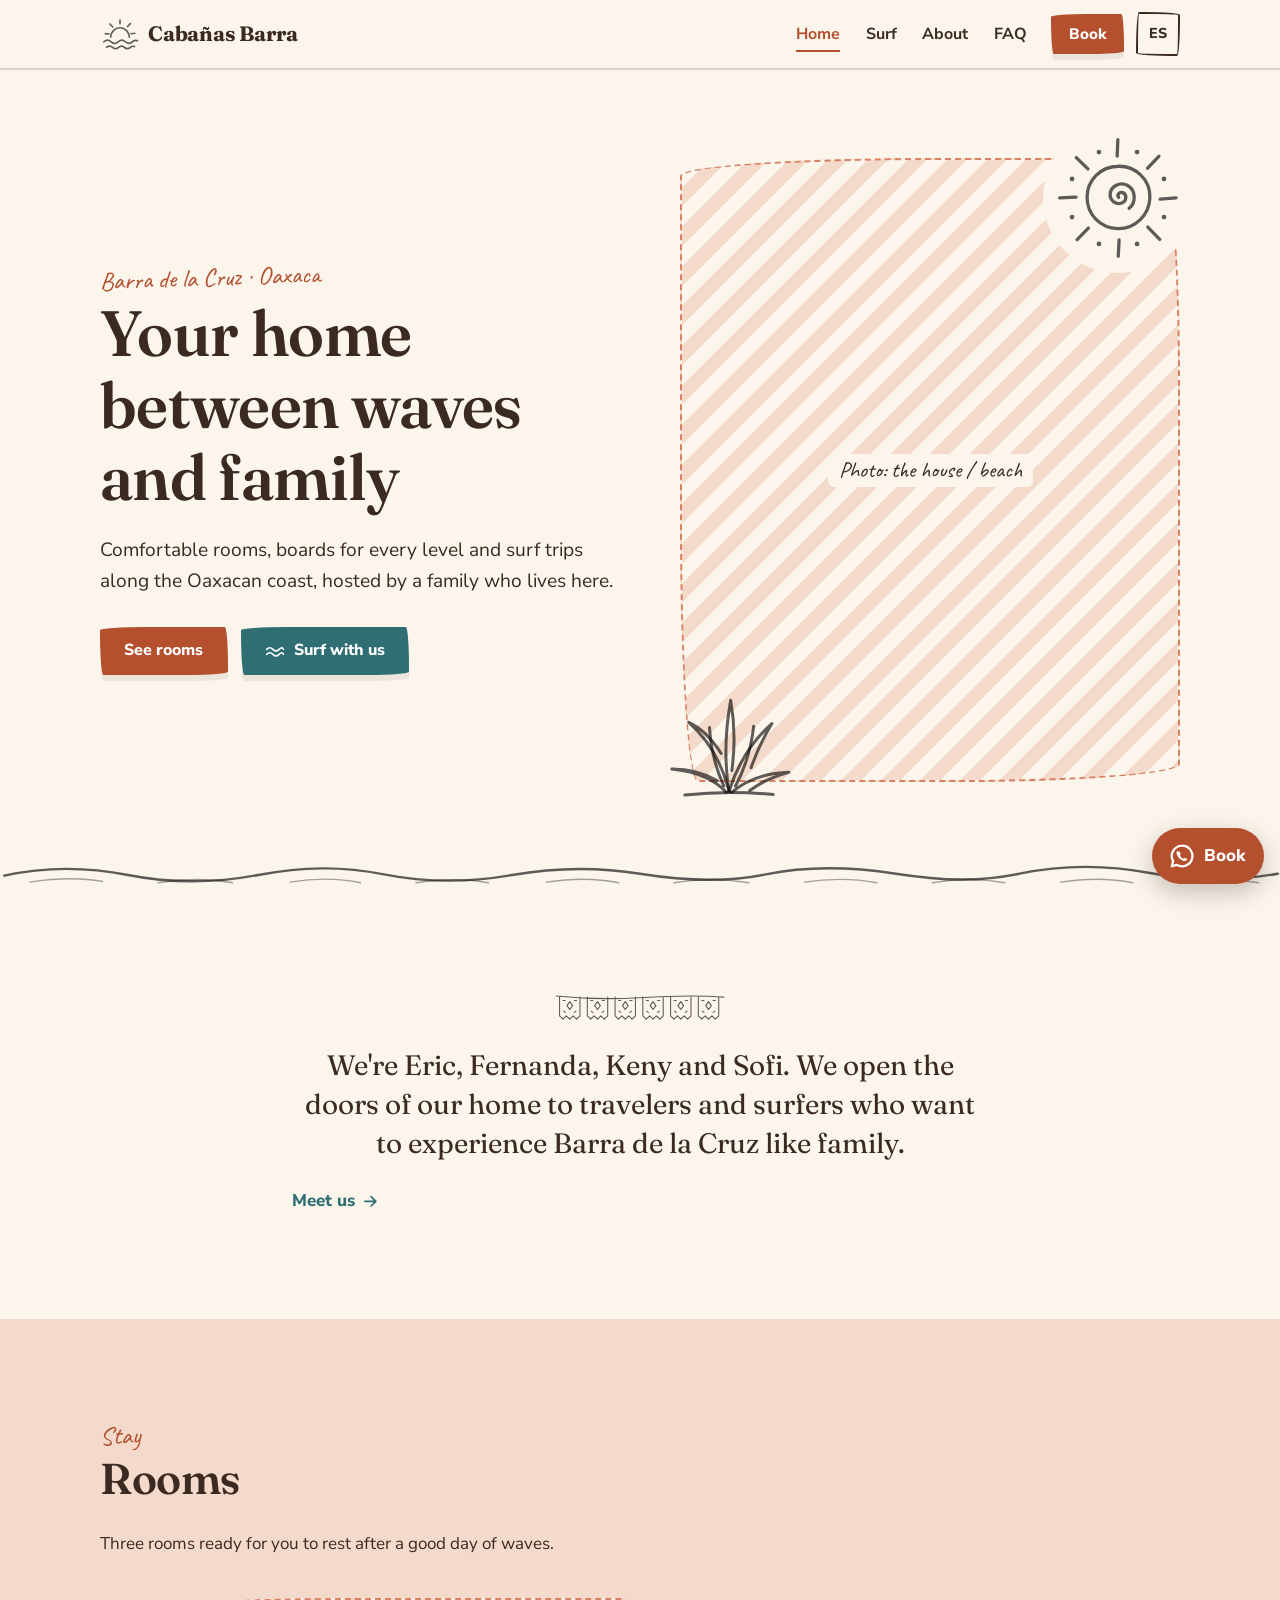
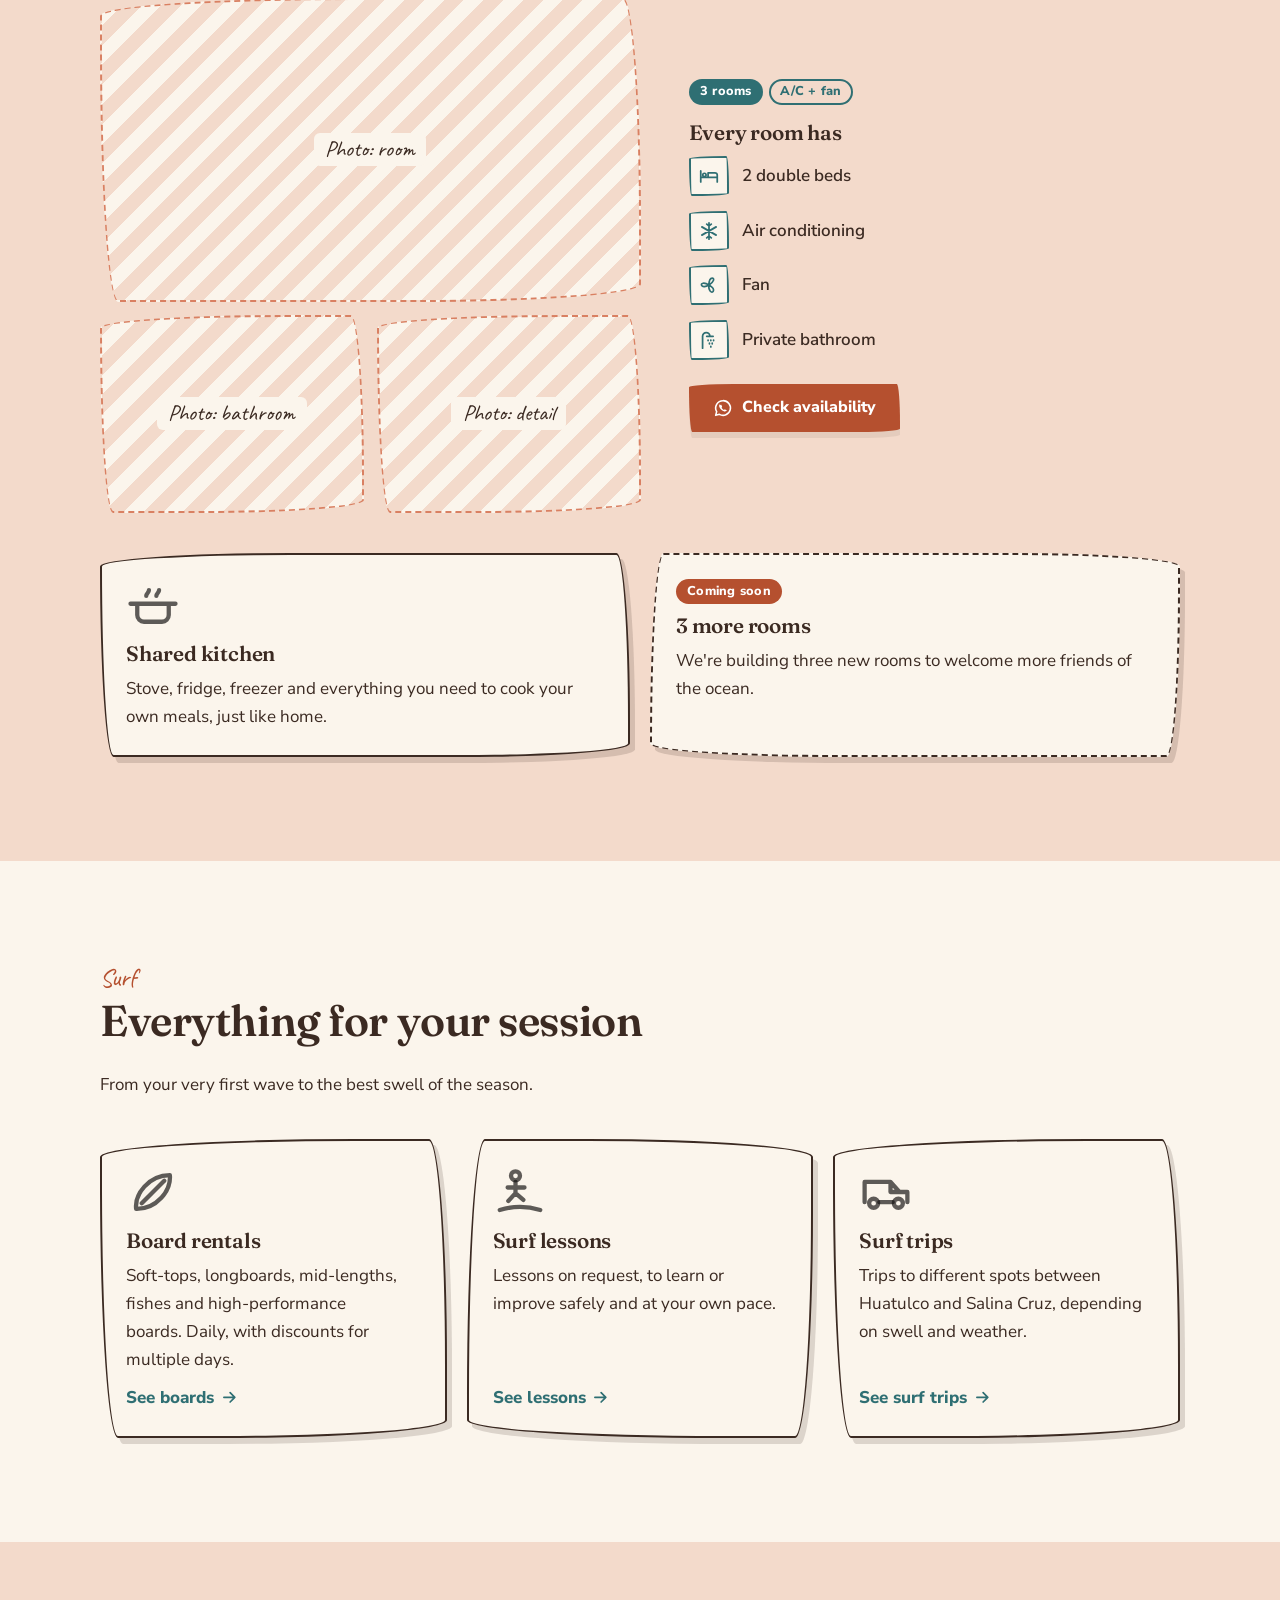
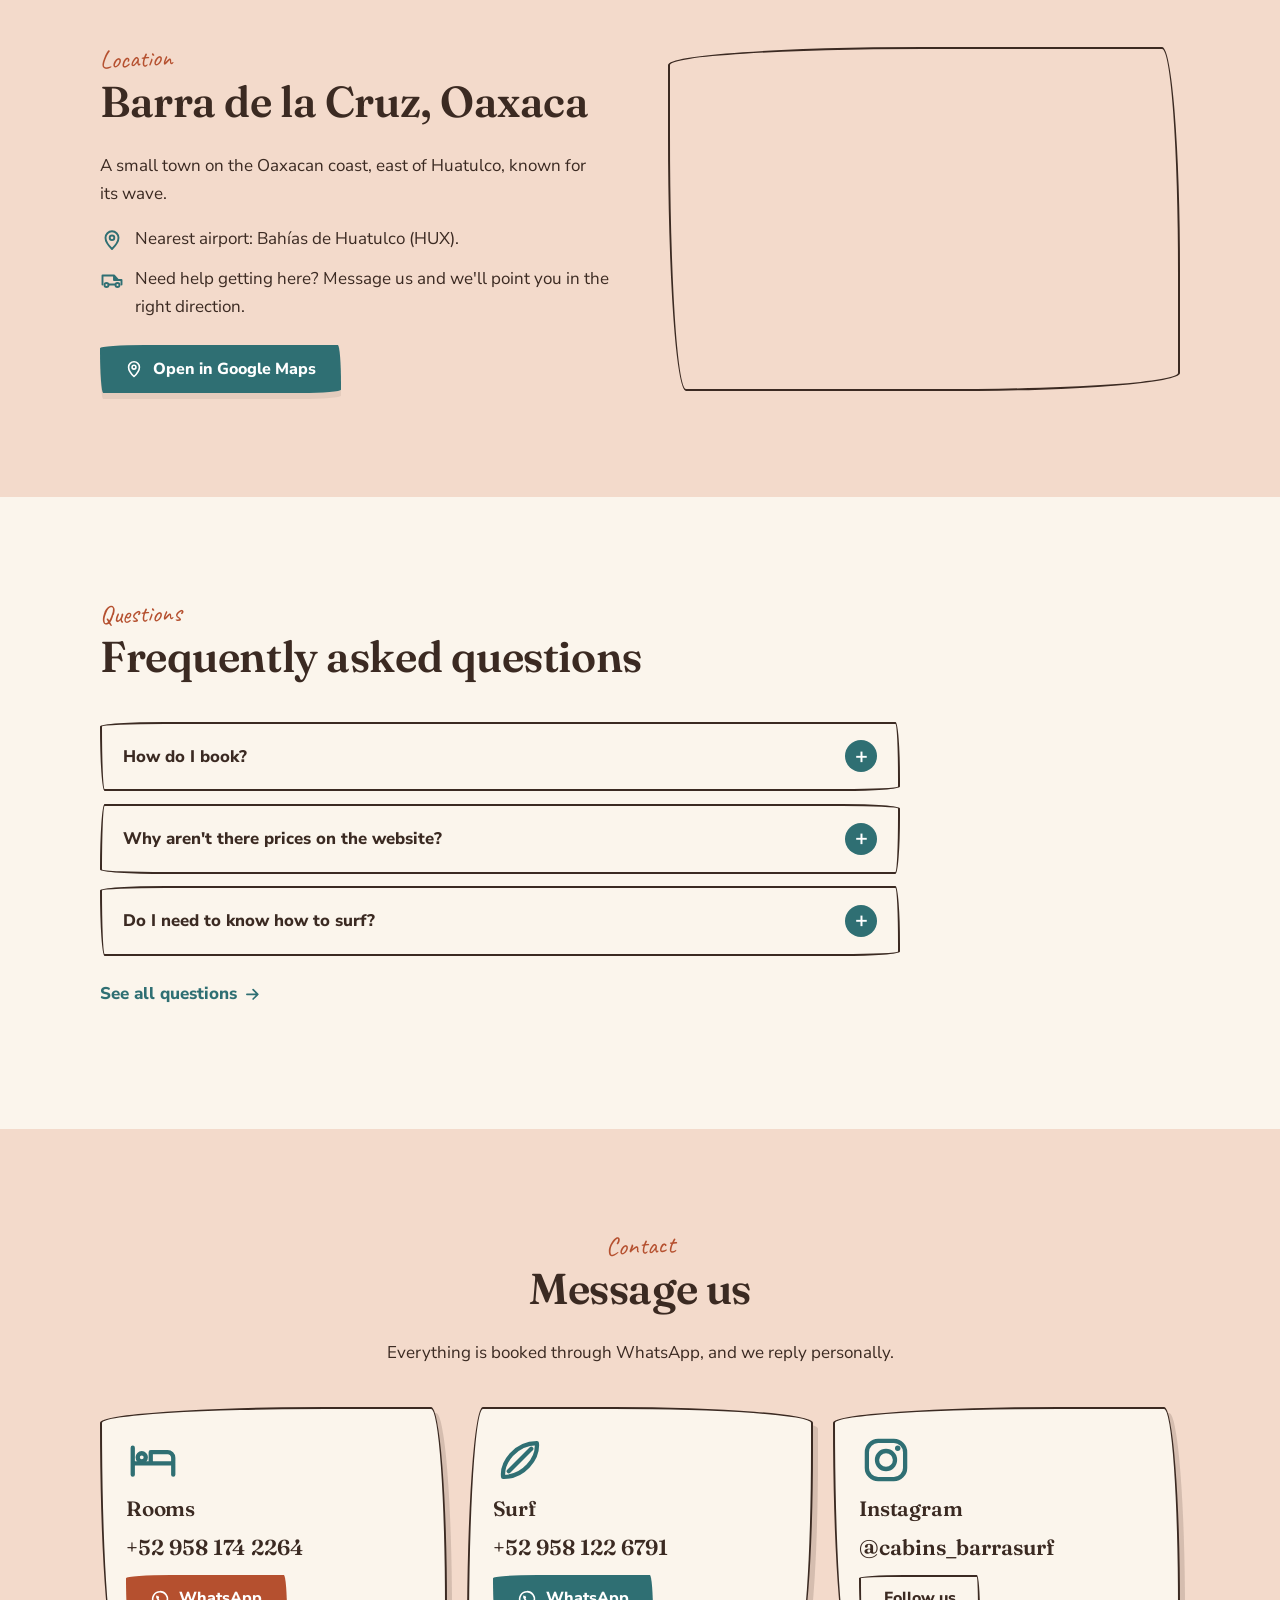
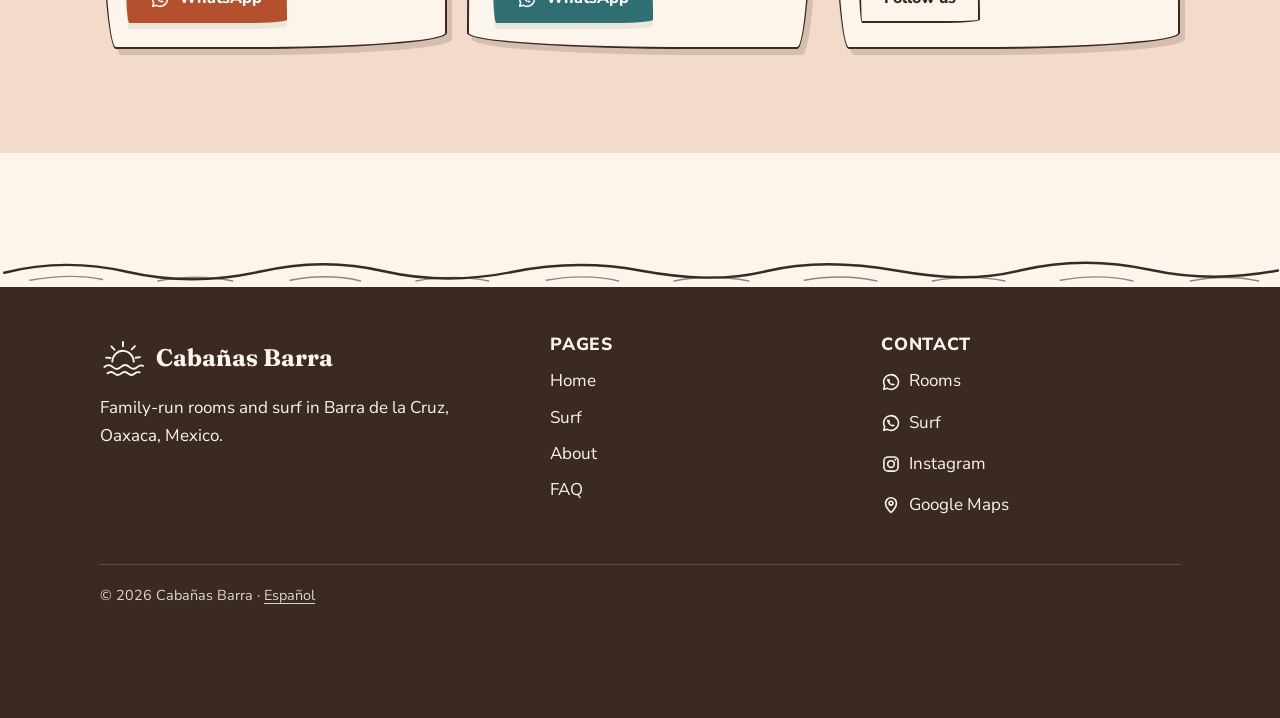
==== en/index.html @ f42b5360 "Add bilingual Cabañas Barra website Spanish and English pages (home, surf, about, FAQ), shared style" ====
<!doctype html>
<html lang="en" class="no-js">
<head>
  <meta charset="utf-8">
  <meta name="viewport" content="width=device-width, initial-scale=1">
  <title>Cabañas Barra · Rooms and surf in Barra de la Cruz, Oaxaca</title>
  <meta name="description" content="Family-run home in Barra de la Cruz, Oaxaca. Rooms with A/C and private bathroom, surfboard rentals, lessons and surf trips along the coast.">
  <link rel="alternate" hreflang="es" href="https://nussa-io.github.io/cabanas-barra-chimahuaco/es/">
  <link rel="alternate" hreflang="en" href="https://nussa-io.github.io/cabanas-barra-chimahuaco/en/">
  <link rel="preconnect" href="https://fonts.googleapis.com">
  <link rel="preconnect" href="https://fonts.gstatic.com" crossorigin>
  <link rel="stylesheet" href="https://fonts.googleapis.com/css2?family=Caveat:wght@600&family=Fraunces:opsz,wght@9..144,600;9..144,700&family=Nunito+Sans:opsz,wght@6..12,400;6..12,600;6..12,800&display=swap">
  <link rel="stylesheet" href="../css/styles.css">
</head>
<body>
  <a class="skip-link" href="#main">Skip to content</a>

  <header class="site-header">
    <div class="container header-inner">
      <a class="brand" href="index.html">
        <svg class="brand-mark" aria-hidden="true"><use href="#i-logo"/></svg>
        <span class="brand-name">Cabañas Barra</span>
      </a>
      <a class="lang-switch" href="../es/index.html" hreflang="es" lang="es" data-lang="es">
        <span aria-hidden="true">ES</span><span class="sr-only">Versión en español</span>
      </a>
      <button class="nav-toggle" type="button" aria-expanded="false" aria-controls="site-nav">
        <span class="nav-toggle-bars" aria-hidden="true"></span><span class="sr-only">Menu</span>
      </button>
      <nav class="site-nav" id="site-nav" aria-label="Main">
        <ul>
          <li><a href="index.html" aria-current="page">Home</a></li>
          <li><a href="surf.html">Surf</a></li>
          <li><a href="about.html">About</a></li>
          <li><a href="faq.html">FAQ</a></li>
        </ul>
        <a class="btn btn-primary btn-sm" href="https://wa.me/529581742264?text=Hi!%20I%27d%20like%20to%20book%20a%20room%20at%20Caba%C3%B1as%20Barra." target="_blank" rel="noopener">Book</a>
      </nav>
    </div>
  </header>

  <main id="main">

    <!-- Hero -->
    <section class="hero">
      <div class="container hero-grid">
        <div>
          <span class="eyebrow">Barra de la Cruz · Oaxaca</span>
          <h1>Your home between waves and family</h1>
          <p class="lead">Comfortable rooms, boards for every level and surf trips along the Oaxacan coast, hosted by a family who lives here.</p>
          <div class="btn-row">
            <a class="btn btn-primary" href="#rooms">See rooms</a>
            <a class="btn btn-secondary" href="surf.html">
              <svg aria-hidden="true"><use href="#i-wave"/></svg>Surf with us
            </a>
          </div>
        </div>
        <div class="hero-art">
          <svg class="doodle hero-sun" viewBox="0 0 100 100" aria-hidden="true"><use href="#d-sun"/></svg>
          <div class="ph ph--tall" role="img" aria-label="Photo coming soon: the house and the beach"><span>Photo: the house / beach</span></div>
          <svg class="doodle hero-agave" viewBox="0 0 100 92" aria-hidden="true"><use href="#d-agave"/></svg>
        </div>
      </div>
    </section>

    <svg class="divider" aria-hidden="true"><use href="#d-waves"/></svg>

    <!-- Welcome -->
    <section class="section">
      <div class="container welcome">
        <svg class="doodle" viewBox="0 0 300 52" aria-hidden="true"><use href="#d-picado"/></svg>
        <p class="welcome-text">We're Eric, Fernanda, Keny and Sofi. We open the doors of our home to travelers and surfers who want to experience Barra de la Cruz like family.</p>
        <a class="card-link" href="about.html">Meet us <svg aria-hidden="true"><use href="#i-arrow"/></svg></a>
      </div>
    </section>

    <!-- Rooms -->
    <section class="section section--blush" id="rooms">
      <div class="container">
        <div class="section-head">
          <span class="eyebrow">Stay</span>
          <h2>Rooms</h2>
          <p>Three rooms ready for you to rest after a good day of waves.</p>
        </div>

        <div class="room-feature">
          <div class="room-gallery">
            <div class="ph ph--wide" role="img" aria-label="Photo coming soon: room"><span>Photo: room</span></div>
            <div class="ph" role="img" aria-label="Photo coming soon: private bathroom"><span>Photo: bathroom</span></div>
            <div class="ph" role="img" aria-label="Photo coming soon: detail"><span>Photo: detail</span></div>
          </div>
          <div>
            <div class="badges" style="margin-bottom:1rem">
              <span class="badge">3 rooms</span>
              <span class="badge badge--outline">A/C + fan</span>
            </div>
            <h3>Every room has</h3>
            <ul class="feature-list">
              <li><svg aria-hidden="true"><use href="#i-bed"/></svg>2 double beds</li>
              <li><svg aria-hidden="true"><use href="#i-snow"/></svg>Air conditioning</li>
              <li><svg aria-hidden="true"><use href="#i-fan"/></svg>Fan</li>
              <li><svg aria-hidden="true"><use href="#i-shower"/></svg>Private bathroom</li>
            </ul>
            <a class="btn btn-primary" href="https://wa.me/529581742264?text=Hi!%20I%27d%20like%20to%20book%20a%20room%20at%20Caba%C3%B1as%20Barra." target="_blank" rel="noopener">
              <svg aria-hidden="true"><use href="#i-whatsapp"/></svg>Check availability
            </a>
          </div>
        </div>

        <div class="grid grid-2">
          <article class="card">
            <svg class="card-icon" aria-hidden="true"><use href="#i-pot"/></svg>
            <h3>Shared kitchen</h3>
            <p>Stove, fridge, freezer and everything you need to cook your own meals, just like home.</p>
          </article>
          <article class="card card--soon">
            <span class="badge badge--terracotta" style="align-self:flex-start">Coming soon</span>
            <h3>3 more rooms</h3>
            <p>We're building three new rooms to welcome more friends of the ocean.</p>
          </article>
        </div>
      </div>
    </section>

    <!-- Surf preview -->
    <section class="section">
      <div class="container">
        <div class="section-head">
          <span class="eyebrow">Surf</span>
          <h2>Everything for your session</h2>
          <p>From your very first wave to the best swell of the season.</p>
        </div>
        <div class="grid grid-3">
          <article class="card">
            <svg class="card-icon" aria-hidden="true"><use href="#i-board"/></svg>
            <h3>Board rentals</h3>
            <p>Soft-tops, longboards, mid-lengths, fishes and high-performance boards. Daily, with discounts for multiple days.</p>
            <a class="card-link" href="surf.html#boards">See boards <svg aria-hidden="true"><use href="#i-arrow"/></svg></a>
          </article>
          <article class="card">
            <svg class="card-icon" aria-hidden="true"><use href="#i-lesson"/></svg>
            <h3>Surf lessons</h3>
            <p>Lessons on request, to learn or improve safely and at your own pace.</p>
            <a class="card-link" href="surf.html#lessons">See lessons <svg aria-hidden="true"><use href="#i-arrow"/></svg></a>
          </article>
          <article class="card">
            <svg class="card-icon" aria-hidden="true"><use href="#i-van"/></svg>
            <h3>Surf trips</h3>
            <p>Trips to different spots between Huatulco and Salina Cruz, depending on swell and weather.</p>
            <a class="card-link" href="surf.html#trips">See surf trips <svg aria-hidden="true"><use href="#i-arrow"/></svg></a>
          </article>
        </div>
      </div>
    </section>

    <!-- Location -->
    <section class="section section--blush" id="location">
      <div class="container split">
        <div>
          <span class="eyebrow">Location</span>
          <h2>Barra de la Cruz, Oaxaca</h2>
          <p>A small town on the Oaxacan coast, east of Huatulco, known for its wave.</p>
          <ul class="info-list">
            <li><svg aria-hidden="true"><use href="#i-pin"/></svg><span>Nearest airport: Bahías de Huatulco (HUX).</span></li>
            <li><svg aria-hidden="true"><use href="#i-van"/></svg><span>Need help getting here? Message us and we'll point you in the right direction.</span></li>
          </ul>
          <a class="btn btn-secondary" href="https://share.google/MvIOrOZv8lbcAxRlX" target="_blank" rel="noopener">
            <svg aria-hidden="true"><use href="#i-pin"/></svg>Open in Google Maps
          </a>
        </div>
        <div class="map-wrap">
          <iframe title="Map of Barra de la Cruz, Oaxaca" src="https://maps.google.com/maps?q=Barra%20de%20la%20Cruz%2C%20Oaxaca&amp;z=14&amp;hl=en&amp;output=embed" loading="lazy" referrerpolicy="no-referrer-when-downgrade"></iframe>
        </div>
      </div>
    </section>

    <!-- FAQ preview -->
    <section class="section">
      <div class="container">
        <div class="section-head">
          <span class="eyebrow">Questions</span>
          <h2>Frequently asked questions</h2>
        </div>
        <div class="faq">
          <details>
            <summary>How do I book?</summary>
            <div><p>Message us on WhatsApp at <a href="https://wa.me/529581742264" target="_blank" rel="noopener">+52 958 174 2264</a> with your dates and how many people are coming. We'll reply with availability and price.</p></div>
          </details>
          <details>
            <summary>Why aren't there prices on the website?</summary>
            <div><p>Prices change with the season and the length of your stay. Message us and we'll send you a personal quote.</p></div>
          </details>
          <details>
            <summary>Do I need to know how to surf?</summary>
            <div><p>Not at all. We have soft-tops for beginners and lessons on request. For anything surf related, message <a href="https://wa.me/529581226791" target="_blank" rel="noopener">+52 958 122 6791</a>.</p></div>
          </details>
        </div>
        <p style="margin-top:1.5rem"><a class="card-link" href="faq.html">See all questions <svg aria-hidden="true"><use href="#i-arrow"/></svg></a></p>
      </div>
    </section>

    <!-- Contact -->
    <section class="section section--blush" id="contact">
      <div class="container">
        <div class="section-head section-head--center">
          <span class="eyebrow">Contact</span>
          <h2>Message us</h2>
          <p>Everything is booked through WhatsApp, and we reply personally.</p>
        </div>
        <div class="grid grid-3">
          <article class="card contact-card">
            <svg class="card-icon" aria-hidden="true"><use href="#i-bed"/></svg>
            <h3>Rooms</h3>
            <p class="contact-number">+52 958 174 2264</p>
            <a class="btn btn-primary" href="https://wa.me/529581742264?text=Hi!%20I%27d%20like%20to%20book%20a%20room%20at%20Caba%C3%B1as%20Barra." target="_blank" rel="noopener">
              <svg aria-hidden="true"><use href="#i-whatsapp"/></svg>WhatsApp
            </a>
          </article>
          <article class="card contact-card">
            <svg class="card-icon" aria-hidden="true"><use href="#i-board"/></svg>
            <h3>Surf</h3>
            <p class="contact-number">+52 958 122 6791</p>
            <a class="btn btn-secondary" href="https://wa.me/529581226791?text=Hi!%20I%27m%20interested%20in%20surfing%20with%20Caba%C3%B1as%20Barra%20(boards%2C%20lessons%20or%20surf%20trips)." target="_blank" rel="noopener">
              <svg aria-hidden="true"><use href="#i-whatsapp"/></svg>WhatsApp
            </a>
          </article>
          <article class="card contact-card">
            <svg class="card-icon" aria-hidden="true"><use href="#i-instagram"/></svg>
            <h3>Instagram</h3>
            <p class="contact-number">@cabins_barrasurf</p>
            <a class="btn btn-ghost" href="https://www.instagram.com/cabins_barrasurf/" target="_blank" rel="noopener">Follow us</a>
          </article>
        </div>
      </div>
    </section>

  </main>

  <footer class="site-footer">
    <svg class="divider" aria-hidden="true"><use href="#d-waves"/></svg>
    <div class="container">
      <div class="footer-grid">
        <div>
          <div class="footer-brand">
            <svg aria-hidden="true"><use href="#i-logo"/></svg><span>Cabañas Barra</span>
          </div>
          <p>Family-run rooms and surf in Barra de la Cruz, Oaxaca, Mexico.</p>
        </div>
        <div>
          <h2>Pages</h2>
          <ul>
            <li><a href="index.html">Home</a></li>
            <li><a href="surf.html">Surf</a></li>
            <li><a href="about.html">About</a></li>
            <li><a href="faq.html">FAQ</a></li>
          </ul>
        </div>
        <div>
          <h2>Contact</h2>
          <ul>
            <li><a href="https://wa.me/529581742264" target="_blank" rel="noopener"><svg aria-hidden="true"><use href="#i-whatsapp"/></svg>Rooms</a></li>
            <li><a href="https://wa.me/529581226791" target="_blank" rel="noopener"><svg aria-hidden="true"><use href="#i-whatsapp"/></svg>Surf</a></li>
            <li><a href="https://www.instagram.com/cabins_barrasurf/" target="_blank" rel="noopener"><svg aria-hidden="true"><use href="#i-instagram"/></svg>Instagram</a></li>
            <li><a href="https://share.google/MvIOrOZv8lbcAxRlX" target="_blank" rel="noopener"><svg aria-hidden="true"><use href="#i-pin"/></svg>Google Maps</a></li>
          </ul>
        </div>
      </div>
      <p class="footer-bottom">© <span data-year>2026</span> Cabañas Barra · <a href="../es/index.html" hreflang="es" lang="es" data-lang="es">Español</a></p>
    </div>
  </footer>

  <a class="wa-float" href="https://wa.me/529581742264?text=Hi!%20I%27d%20like%20to%20book%20a%20room%20at%20Caba%C3%B1as%20Barra." target="_blank" rel="noopener">
    <svg aria-hidden="true"><use href="#i-whatsapp"/></svg>Book
  </a>

  <script src="../js/illustrations.js"></script>
  <script src="../js/main.js"></script>
</body>
</html>
---- css/styles.css ----
/* ==========================================================================
   Cabañas Barra — shared styles (ES + EN)
   Mobile first. All colors live in :root; never hard-code a color below.
   ========================================================================== */

:root {
  /* Brand palette */
  --terracotta: #B5502F;   /* primary buttons */
  --clay: #D98062;         /* accents (decorative only — not for white text) */
  --blush: #F3DACB;        /* soft section backgrounds */
  --sand: #FBF5EC;         /* page background */
  --brown: #3B2A22;        /* text */
  --teal: #2F6F73;         /* secondary buttons and badges */

  /* Helpers derived from the palette */
  --terracotta-dark: #8F3D22;          /* primary hover */
  --teal-dark: #245659;                /* secondary hover */
  --white: #FFFFFF;                    /* text on terracotta / teal */
  --ink: rgba(20, 18, 17, 0.68);       /* faded black — hand-drawn illustrations */
  --line: rgba(59, 42, 34, 0.16);      /* hairlines and borders */
  --shadow: 0 6px 0 rgba(59, 42, 34, 0.08);

  /* Type */
  --font-display: "Fraunces", Georgia, serif;
  --font-body: "Nunito Sans", system-ui, -apple-system, "Segoe UI", sans-serif;
  --font-hand: "Caveat", "Comic Sans MS", cursive;

  /* Shape and layout */
  --sketch: 255px 18px 225px 18px / 18px 225px 18px 255px;   /* hand-drawn box */
  --sketch-alt: 18px 225px 18px 255px / 255px 18px 225px 18px;
  --max: 1120px;
  --gutter: 1.25rem;
  --section: clamp(3.5rem, 9vw, 6.5rem);
}

/* ---------- Base ---------- */

*,
*::before,
*::after { box-sizing: border-box; }

html { scroll-behavior: smooth; -webkit-text-size-adjust: 100%; }

body {
  margin: 0;
  background: var(--sand);
  color: var(--brown);
  font-family: var(--font-body);
  font-size: 1.0625rem;
  line-height: 1.65;
  overflow-x: hidden;
}

img, svg, iframe { display: block; max-width: 100%; }

h1, h2, h3 {
  font-family: var(--font-display);
  font-weight: 600;
  line-height: 1.12;
  margin: 0 0 0.6em;
  letter-spacing: -0.01em;
  text-wrap: balance;
}
h1 { font-size: clamp(2.3rem, 8vw, 4rem); }
h2 { font-size: clamp(1.8rem, 5.5vw, 2.7rem); }
h3 { font-size: 1.3rem; }

p { margin: 0 0 1em; text-wrap: pretty; }

a { color: var(--teal); text-underline-offset: 3px; }
a:hover { color: var(--teal-dark); }

:focus-visible { outline: 3px solid var(--teal); outline-offset: 3px; }

.sr-only {
  position: absolute; width: 1px; height: 1px; padding: 0; margin: -1px;
  overflow: hidden; clip: rect(0 0 0 0); white-space: nowrap; border: 0;
}

.skip-link {
  position: absolute; left: 1rem; top: -4rem; z-index: 100;
  background: var(--brown); color: var(--sand); padding: 0.6rem 1rem;
  border-radius: 8px;
}
.skip-link:focus { top: 1rem; color: var(--sand); }

.container {
  width: 100%;
  max-width: var(--max);
  margin-inline: auto;
  padding-inline: var(--gutter);
}

.section { padding-block: var(--section); position: relative; }
.section--blush { background: var(--blush); }

.section-head { max-width: 40rem; margin-bottom: 2.5rem; }
.section-head--center { margin-inline: auto; text-align: center; }

.eyebrow {
  display: inline-block;
  font-family: var(--font-hand);
  font-size: 1.6rem;
  line-height: 1;
  color: var(--terracotta);
  margin-bottom: 0.4rem;
  transform: rotate(-2deg);
}

.lead { font-size: 1.2rem; max-width: 36rem; }

/* ---------- Hand-drawn illustrations ---------- */

.doodle {
  color: var(--ink);
  fill: none;
  pointer-events: none;
}

.divider {
  width: 100%;
  height: 26px;
  color: var(--ink);
}

/* ---------- Buttons and badges ---------- */

.btn {
  display: inline-flex;
  align-items: center;
  justify-content: center;
  gap: 0.55rem;
  min-height: 48px;                 /* comfortable tap target */
  padding: 0.75rem 1.4rem;
  border: 2px solid transparent;
  border-radius: var(--sketch);
  font-family: var(--font-body);
  font-weight: 800;
  font-size: 1rem;
  line-height: 1.2;
  text-decoration: none;
  cursor: pointer;
  transition: background-color 0.2s, transform 0.2s, box-shadow 0.2s;
  box-shadow: var(--shadow);
}
.btn:hover { transform: translateY(-2px); }
.btn:active { transform: translateY(0); }
.btn svg { width: 1.25em; height: 1.25em; flex: none; }

/* White on terracotta = 5.1:1, white on teal = 5.8:1 (both pass WCAG AA) */
.btn-primary { background: var(--terracotta); color: var(--white); }
.btn-primary:hover { background: var(--terracotta-dark); color: var(--white); }

.btn-secondary { background: var(--teal); color: var(--white); }
.btn-secondary:hover { background: var(--teal-dark); color: var(--white); }

.btn-ghost {
  background: transparent;
  color: var(--brown);
  border-color: var(--brown);
  box-shadow: none;
}
.btn-ghost:hover { background: var(--brown); color: var(--sand); }

.btn-sm { min-height: 40px; padding: 0.45rem 1rem; font-size: 0.95rem; }

.btn-row { display: flex; flex-wrap: wrap; gap: 0.8rem; }

.badge {
  display: inline-flex;
  align-items: center;
  gap: 0.35rem;
  padding: 0.25rem 0.7rem;
  border-radius: 999px;
  background: var(--teal);
  color: var(--white);
  font-size: 0.8rem;
  font-weight: 800;
  letter-spacing: 0.02em;
  line-height: 1.4;
}
.badge svg { width: 1em; height: 1em; }
.badge--outline { background: transparent; color: var(--teal); box-shadow: inset 0 0 0 2px var(--teal); }
.badge--terracotta { background: var(--terracotta); }

/* ---------- Header ---------- */

.site-header {
  position: sticky;
  top: 0;
  z-index: 50;
  background: var(--sand);
  border-bottom: 2px solid var(--line);
}

.header-inner {
  display: flex;
  align-items: center;
  gap: 0.75rem;
  min-height: 68px;
}

.brand {
  display: inline-flex;
  align-items: center;
  gap: 0.5rem;
  margin-right: auto;
  color: var(--brown);
  text-decoration: none;
}
.brand:hover { color: var(--brown); }
.brand-mark { width: 40px; height: 40px; color: var(--ink); }
.brand-name {
  font-family: var(--font-display);
  font-weight: 700;
  font-size: 1.3rem;
  letter-spacing: -0.01em;
}

.lang-switch {
  display: inline-flex;
  align-items: center;
  justify-content: center;
  min-width: 44px;
  min-height: 44px;
  border: 2px solid var(--brown);
  border-radius: var(--sketch-alt);
  color: var(--brown);
  font-weight: 800;
  font-size: 0.9rem;
  text-decoration: none;
}
.lang-switch:hover { background: var(--brown); color: var(--sand); }

.nav-toggle {
  display: inline-flex;
  align-items: center;
  justify-content: center;
  width: 44px;
  height: 44px;
  padding: 0;
  border: 0;
  background: transparent;
  color: var(--brown);
  cursor: pointer;
}
.nav-toggle-bars,
.nav-toggle-bars::before,
.nav-toggle-bars::after {
  display: block;
  width: 24px;
  height: 2.5px;
  border-radius: 2px;
  background: currentColor;
  position: relative;
  transition: transform 0.25s, opacity 0.25s;
}
.nav-toggle-bars::before,
.nav-toggle-bars::after { content: ""; position: absolute; left: 0; }
.nav-toggle-bars::before { top: -7px; }
.nav-toggle-bars::after { top: 7px; width: 18px; }
.nav-toggle[aria-expanded="true"] .nav-toggle-bars { background: transparent; }
.nav-toggle[aria-expanded="true"] .nav-toggle-bars::before { transform: translateY(7px) rotate(45deg); }
.nav-toggle[aria-expanded="true"] .nav-toggle-bars::after { transform: translateY(-7px) rotate(-45deg); width: 24px; }

/* Phone menu: a panel that drops below the header */
.site-nav {
  position: absolute;
  top: 100%;
  left: 0;
  right: 0;
  background: var(--sand);
  border-bottom: 2px solid var(--line);
  padding: 0.5rem var(--gutter) 1.5rem;
  display: none;
}
.site-nav.is-open { display: block; }
.site-nav ul { list-style: none; margin: 0 0 1rem; padding: 0; }
.site-nav li a {
  display: block;
  padding: 0.85rem 0;
  border-bottom: 1px solid var(--line);
  color: var(--brown);
  font-family: var(--font-display);
  font-size: 1.35rem;
  text-decoration: none;
}
.site-nav li a[aria-current="page"] { color: var(--terracotta); }

/* Without JavaScript the menu simply stays open */
.no-js .site-nav { display: block; position: static; border: 0; padding: 0; }
.no-js .nav-toggle { display: none; }
.no-js .header-inner { flex-wrap: wrap; }

@media (min-width: 900px) {
  .nav-toggle { display: none; }
  .site-nav,
  .no-js .site-nav {
    display: flex;
    align-items: center;
    gap: 1.5rem;
    position: static;
    padding: 0;
    border: 0;
    background: none;
  }
  .site-nav ul { display: flex; gap: 1.6rem; margin: 0; }
  .site-nav li a {
    padding: 0.3rem 0;
    border: 0;
    font-family: var(--font-body);
    font-weight: 700;
    font-size: 1rem;
    background-image: linear-gradient(currentColor, currentColor);
    background-size: 0 2px;
    background-position: 0 100%;
    background-repeat: no-repeat;
    transition: background-size 0.25s;
  }
  .site-nav li a:hover,
  .site-nav li a[aria-current="page"] { background-size: 100% 2px; }
  .lang-switch { order: 3; }
}

/* ---------- Photo placeholders (replace with <img> later) ---------- */

.ph {
  position: relative;
  display: grid;
  place-items: center;
  width: 100%;
  aspect-ratio: 4 / 3;
  padding: 1rem;
  border-radius: var(--sketch);
  border: 2px dashed var(--clay);
  background:
    repeating-linear-gradient(-45deg, var(--blush) 0 14px, var(--sand) 14px 28px);
  color: var(--brown);
  text-align: center;
  font-family: var(--font-hand);
  font-size: 1.4rem;
  line-height: 1.2;
  overflow: hidden;
}
.ph span { background: var(--sand); padding: 0.2rem 0.7rem; border-radius: 6px; }
.ph--tall { aspect-ratio: 4 / 5; }
.ph--wide { aspect-ratio: 16 / 9; }

/* When the real photos arrive: <img class="photo" src="..." alt="..."> */
.photo {
  width: 100%;
  aspect-ratio: 4 / 3;
  object-fit: cover;
  border-radius: var(--sketch);
}

/* ---------- Hero ---------- */

.hero {
  position: relative;
  padding-block: clamp(2.5rem, 8vw, 5.5rem) clamp(3rem, 8vw, 5rem);
  overflow: hidden;
}
.hero-grid { display: grid; gap: 2.5rem; align-items: center; }
.hero h1 { margin-bottom: 0.35em; }
.hero .lead { margin-bottom: 1.8rem; }
.hero-art { position: relative; }
.hero-sun {
  position: absolute;
  width: clamp(90px, 22vw, 150px);
  top: -2.2rem;
  right: -0.8rem;
  z-index: 2;
  background: var(--sand);
  border-radius: 50%;
  padding: 6px;
}
.hero-agave {
  position: absolute;
  width: clamp(80px, 18vw, 130px);
  bottom: -1.2rem;
  left: -1rem;
  z-index: 2;
}

.page-hero {
  padding-block: clamp(2.5rem, 7vw, 4.5rem) 2rem;
  position: relative;
  overflow: hidden;
}
.page-hero .doodle-float {
  position: absolute;
  right: var(--gutter);
  top: 1.5rem;
  width: clamp(70px, 16vw, 130px);
  opacity: 0.9;
}
.page-hero .lead { margin-bottom: 0; }
.page-hero h1 { max-width: 14ch; }

@media (min-width: 820px) {
  .hero-grid { grid-template-columns: 1.05fr 1fr; gap: 3.5rem; }
}

/* ---------- Generic grids and cards ---------- */

.grid { display: grid; gap: 1.25rem; }
@media (min-width: 640px) { .grid-2, .grid-3, .grid-4 { grid-template-columns: repeat(2, 1fr); } }
@media (min-width: 960px) {
  .grid-3 { grid-template-columns: repeat(3, 1fr); }
  .grid-4 { grid-template-columns: repeat(4, 1fr); }
}

.card {
  position: relative;
  display: flex;
  flex-direction: column;
  gap: 0.6rem;
  padding: 1.5rem;
  background: var(--sand);
  border: 2px solid var(--brown);
  border-radius: var(--sketch);
  box-shadow: 5px 6px 0 var(--line);
}
.card:nth-child(even) { border-radius: var(--sketch-alt); }
.section--blush .card { background: var(--sand); }
.card h3 { margin: 0; }
.card p { margin: 0; }
.card .btn { margin-top: auto; align-self: flex-start; }
.card-icon { width: 54px; height: 54px; color: var(--ink); }
.card-link {
  margin-top: auto;
  display: inline-flex;
  align-items: center;
  gap: 0.35rem;
  font-weight: 800;
  text-decoration: none;
}
.card-link svg { width: 1.1em; height: 1.1em; transition: transform 0.2s; }
.card-link:hover svg { transform: translateX(4px); }

.badges { display: flex; flex-wrap: wrap; gap: 0.4rem; }

/* ---------- Intro / welcome ---------- */

.welcome {
  display: grid;
  gap: 1.5rem;
  align-items: center;
  text-align: center;
  max-width: 46rem;
  margin-inline: auto;
}
.welcome-text {
  font-family: var(--font-display);
  font-size: clamp(1.3rem, 3.6vw, 1.75rem);
  line-height: 1.4;
  margin: 0;
}
.welcome .doodle { width: 170px; margin-inline: auto; }

/* ---------- Rooms ---------- */

.room-feature {
  display: grid;
  gap: 2rem;
  align-items: center;
  margin-bottom: 2.5rem;
}
@media (min-width: 820px) { .room-feature { grid-template-columns: 1.1fr 1fr; gap: 3rem; } }

.room-gallery { display: grid; grid-template-columns: 1fr 1fr; gap: 0.8rem; }
.room-gallery .ph:first-child { grid-column: 1 / -1; }

.feature-list { list-style: none; padding: 0; margin: 0 0 1.5rem; display: grid; gap: 0.9rem; }
.feature-list li { display: flex; gap: 0.85rem; align-items: center; font-weight: 600; }
.feature-list svg {
  width: 40px; height: 40px; flex: none;
  padding: 7px;
  color: var(--teal);
  background: var(--sand);
  border: 2px solid var(--teal);
  border-radius: var(--sketch);
}

.card--soon { border-style: dashed; }

/* ---------- Steps ---------- */

.steps { counter-reset: step; list-style: none; padding: 0; margin: 0; display: grid; gap: 1.25rem; }
@media (min-width: 820px) { .steps { grid-template-columns: repeat(3, 1fr); } }
.steps li {
  counter-increment: step;
  position: relative;
  padding: 1.4rem 1.4rem 1.4rem 4.6rem;
  border: 2px solid var(--brown);
  border-radius: var(--sketch-alt);
  background: var(--sand);
}
.steps li::before {
  content: counter(step);
  position: absolute;
  left: 1.2rem;
  top: 1.2rem;
  width: 2.5rem;
  height: 2.5rem;
  display: grid;
  place-items: center;
  border-radius: 50%;
  background: var(--terracotta);
  color: var(--white);
  font-family: var(--font-display);
  font-weight: 700;
  font-size: 1.2rem;
}
.steps h3 { font-size: 1.15rem; margin-bottom: 0.3rem; }
.steps p { margin: 0; }

/* ---------- Boards ---------- */

.board-card { align-items: flex-start; }
.board-card .board-art { width: 34px; height: 100px; color: var(--ink); margin-bottom: 0.3rem; }

.note {
  display: flex;
  gap: 0.9rem;
  align-items: flex-start;
  margin-top: 2rem;
  padding: 1.1rem 1.3rem;
  border-radius: var(--sketch);
  background: var(--blush);
  border: 2px solid var(--clay);
}
.section--blush .note { background: var(--sand); }
.note svg { width: 28px; height: 28px; flex: none; color: var(--teal); margin-top: 2px; }
.note p { margin: 0; }

/* ---------- Split (text + image) ---------- */

.split { display: grid; gap: 2rem; align-items: center; }
@media (min-width: 820px) {
  .split { grid-template-columns: 1fr 1fr; gap: 3.5rem; }
  .split--flip > :first-child { order: 2; }
}

/* ---------- Location ---------- */

.map-wrap {
  border: 2px solid var(--brown);
  border-radius: var(--sketch);
  overflow: hidden;
  background: var(--blush);
}
.map-wrap iframe { width: 100%; height: 340px; border: 0; }

.info-list { list-style: none; padding: 0; margin: 0 0 1.5rem; display: grid; gap: 0.75rem; }
.info-list li { display: flex; gap: 0.7rem; align-items: flex-start; }
.info-list svg { width: 24px; height: 24px; flex: none; color: var(--teal); margin-top: 3px; }

/* ---------- FAQ ---------- */

.faq { display: grid; gap: 0.8rem; max-width: 50rem; }
.faq-group + .faq-group { margin-top: 3rem; }
.faq-group h2 { display: flex; align-items: center; gap: 0.7rem; font-size: clamp(1.5rem, 4.5vw, 2rem); }
.faq-group h2 svg { width: 42px; height: 42px; color: var(--ink); flex: none; }

.faq details {
  background: var(--sand);
  border: 2px solid var(--brown);
  border-radius: var(--sketch);
}
.faq details:nth-child(even) { border-radius: var(--sketch-alt); }
.section--blush .faq details { background: var(--sand); }

.faq summary {
  list-style: none;
  cursor: pointer;
  display: flex;
  justify-content: space-between;
  align-items: center;
  gap: 1rem;
  padding: 1.05rem 1.3rem;
  font-weight: 800;
  font-size: 1.05rem;
}
.faq summary::-webkit-details-marker { display: none; }
.faq summary::after {
  content: "+";
  flex: none;
  width: 32px;
  height: 32px;
  display: grid;
  place-items: center;
  border-radius: 50%;
  background: var(--teal);
  color: var(--white);
  font-size: 1.35rem;
  font-weight: 700;
  line-height: 1;
  transition: transform 0.25s;
}
.faq details[open] summary::after { transform: rotate(45deg); }
.faq details > div { padding: 0 1.3rem 1.2rem; }
.faq details > div p:last-child { margin-bottom: 0; }

/* ---------- Contact ---------- */

.contact-card { text-align: left; }
.contact-card .card-icon { color: var(--teal); }
.contact-number { font-family: var(--font-display); font-size: 1.35rem; font-weight: 600; }

/* ---------- Call to action band ---------- */

.cta-band {
  text-align: center;
  padding: clamp(2.5rem, 7vw, 4rem) 1.5rem;
  border: 2px solid var(--brown);
  border-radius: var(--sketch);
  background: var(--blush);
  position: relative;
}
.cta-band h2 { max-width: 20ch; margin-inline: auto; }
.cta-band p { max-width: 34rem; margin-inline: auto; margin-bottom: 1.6rem; }
.cta-band .btn-row { justify-content: center; }
.cta-band .doodle { width: 110px; margin: 0 auto 1rem; }

/* ---------- About ---------- */

.family-names {
  display: flex;
  flex-wrap: wrap;
  gap: 0.6rem 1.4rem;
  font-family: var(--font-hand);
  font-size: 1.9rem;
  line-height: 1.1;
  color: var(--terracotta);
  margin: 0.5rem 0 1.5rem;
  padding: 0;
  list-style: none;
}

.values .card { text-align: center; align-items: center; }

/* ---------- Footer ---------- */

.site-footer {
  margin-top: var(--section);
  background: var(--brown);
  color: var(--sand);
  position: relative;
  padding-bottom: 6rem;   /* room for the floating WhatsApp button */
}
.site-footer .divider { color: var(--brown); background: var(--sand); height: 30px; }
.footer-grid { display: grid; gap: 2rem; padding-top: 3rem; }
@media (min-width: 760px) { .footer-grid { grid-template-columns: 1.4fr 1fr 1fr; } }
.site-footer h2 { font-size: 1.1rem; font-family: var(--font-body); font-weight: 800; letter-spacing: 0.04em; text-transform: uppercase; margin-bottom: 0.8rem; }
.site-footer a { color: var(--sand); }
.site-footer a:hover { color: var(--blush); }
.site-footer ul { list-style: none; padding: 0; margin: 0; display: grid; gap: 0.5rem; }
.site-footer li a { display: inline-flex; gap: 0.5rem; align-items: center; text-decoration: none; }
.site-footer li svg { width: 20px; height: 20px; }
.footer-brand { display: flex; align-items: center; gap: 0.6rem; margin-bottom: 0.8rem; }
.footer-brand svg { width: 46px; height: 46px; color: var(--sand); }
.footer-brand span { font-family: var(--font-display); font-size: 1.5rem; font-weight: 700; }
.footer-bottom {
  margin-top: 2.5rem;
  padding-top: 1.2rem;
  border-top: 1px solid rgba(251, 245, 236, 0.2);
  font-size: 0.9rem;
  opacity: 0.85;
}

/* ---------- Floating WhatsApp button ---------- */

.wa-float {
  position: fixed;
  right: 1rem;
  bottom: 1rem;
  z-index: 60;
  display: inline-flex;
  align-items: center;
  gap: 0.5rem;
  min-height: 56px;
  padding: 0 1.2rem 0 1rem;
  border-radius: 999px;
  background: var(--terracotta);
  color: var(--white);
  font-weight: 800;
  text-decoration: none;
  box-shadow: 0 8px 24px rgba(59, 42, 34, 0.28);
}
.wa-float:hover { background: var(--terracotta-dark); color: var(--white); }
.wa-float svg { width: 28px; height: 28px; }

/* ---------- Motion preferences ---------- */

@media (prefers-reduced-motion: reduce) {
  html { scroll-behavior: auto; }
  *, *::before, *::after { transition: none !important; animation: none !important; }
}
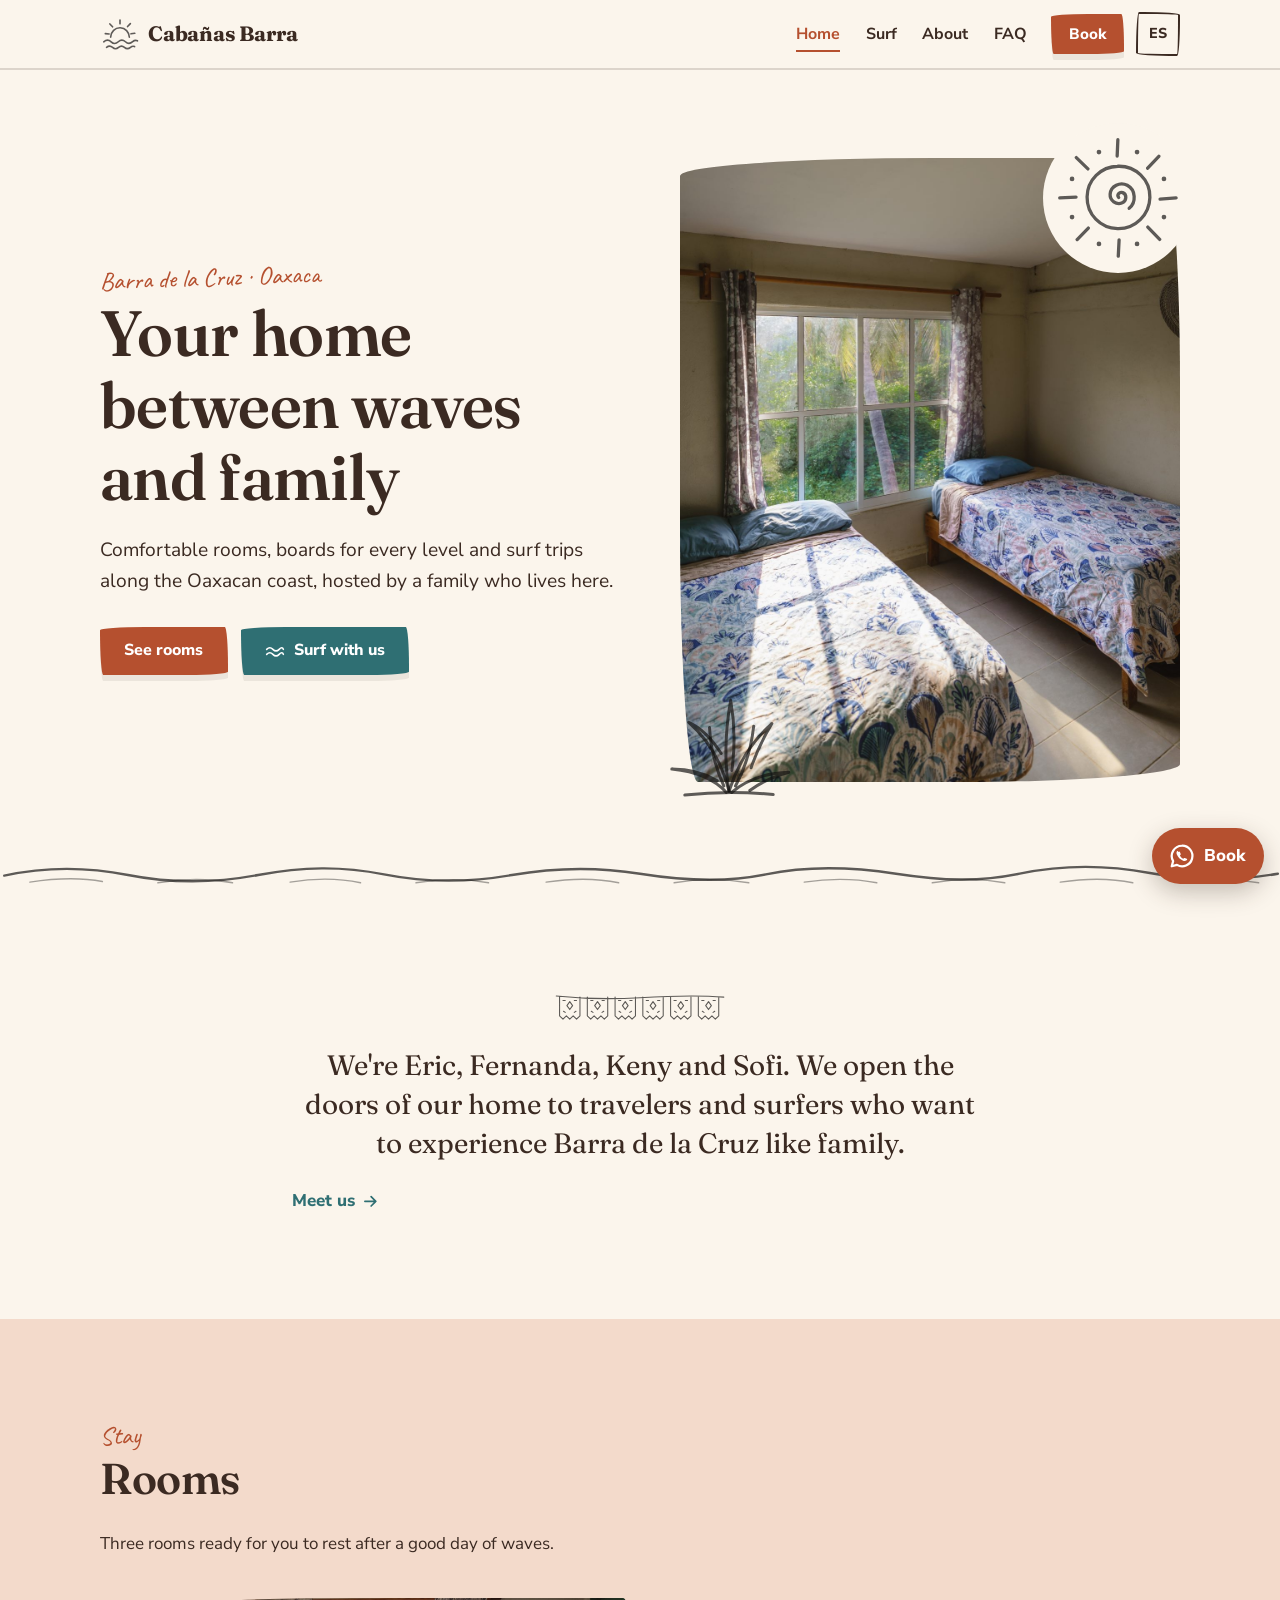
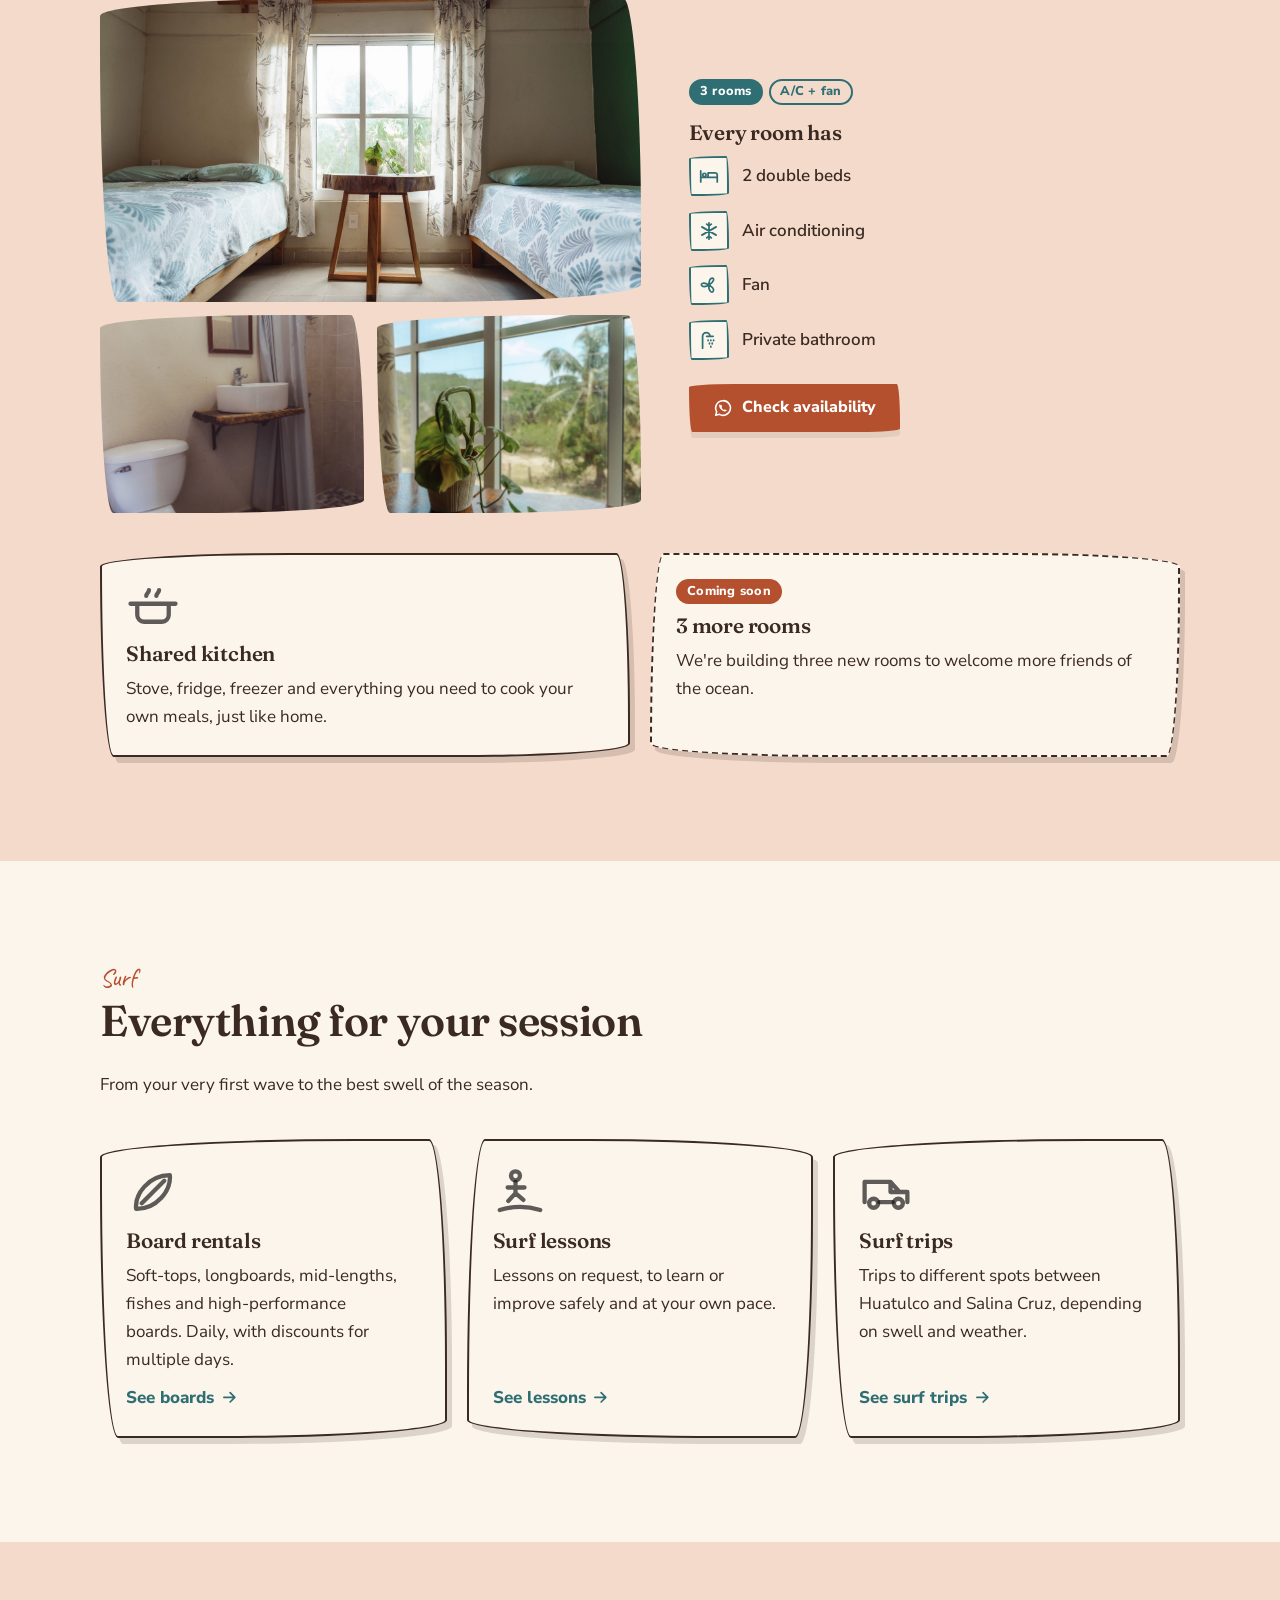
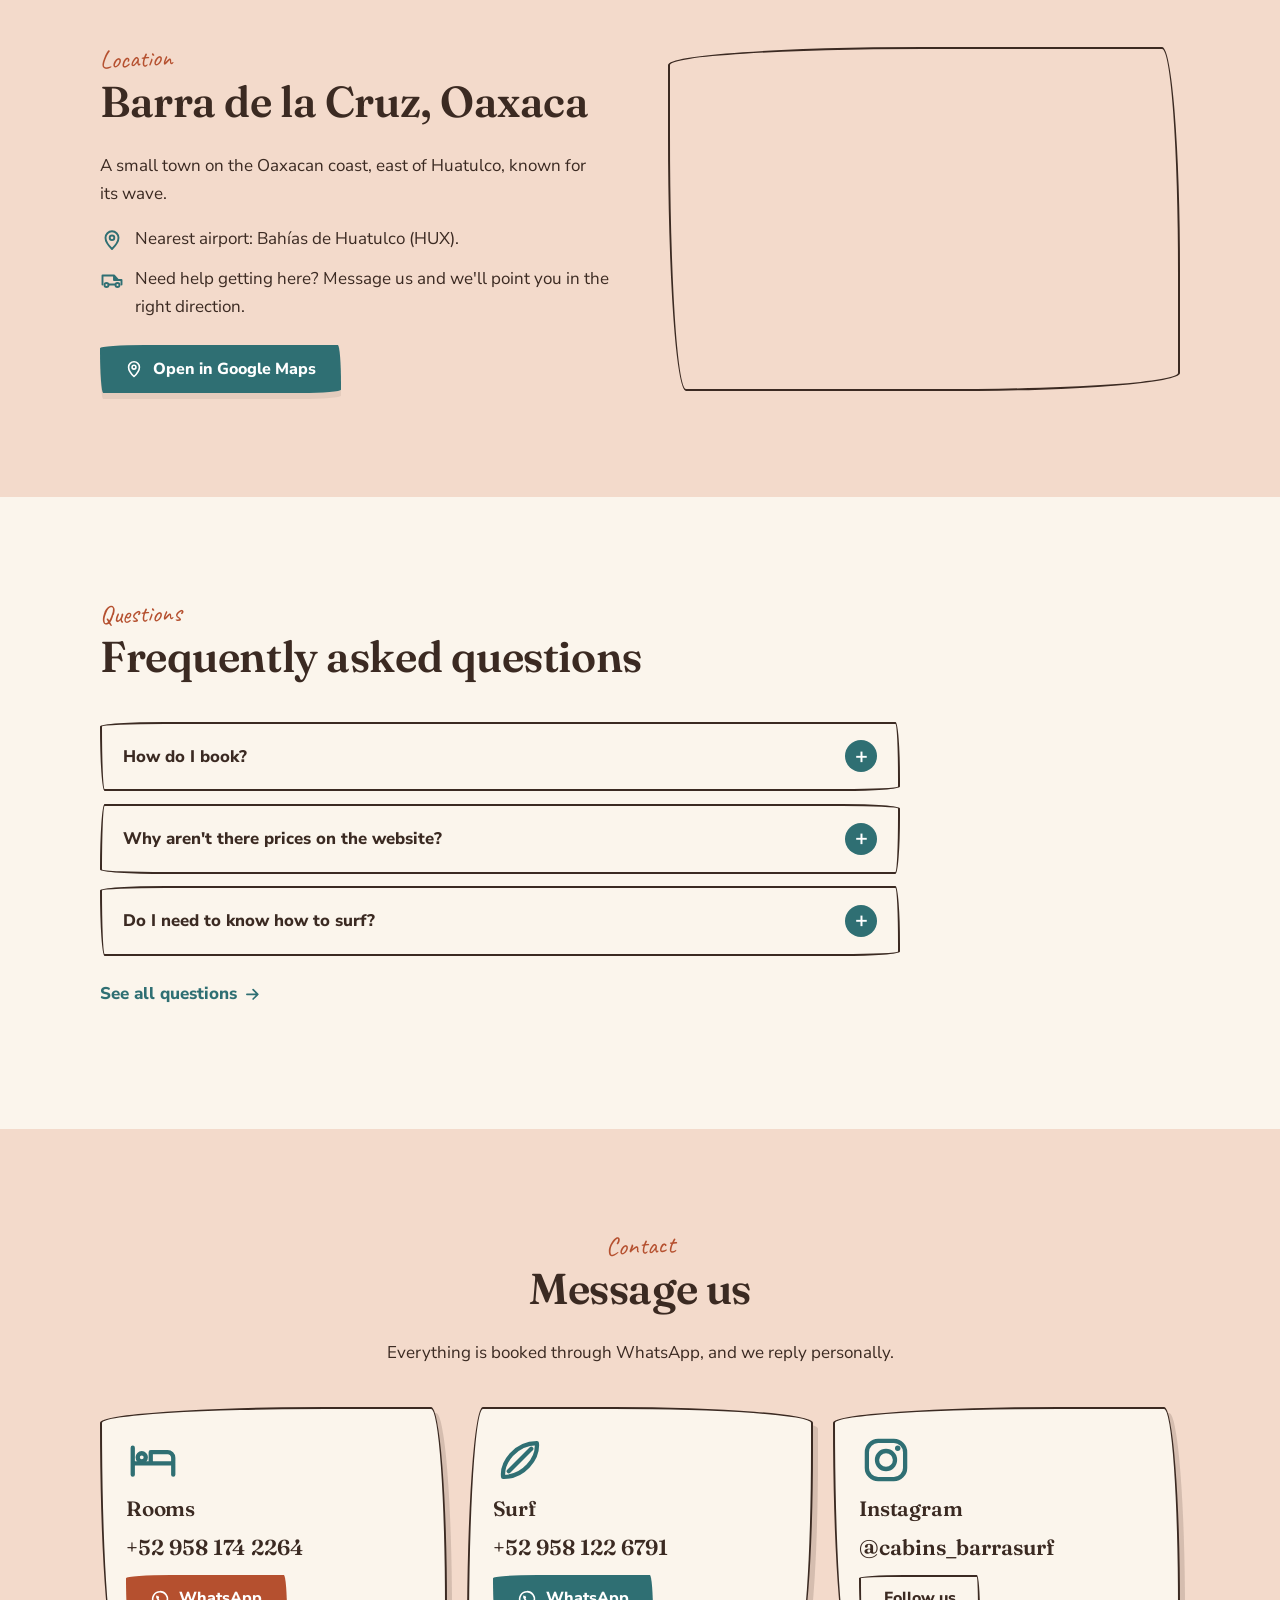
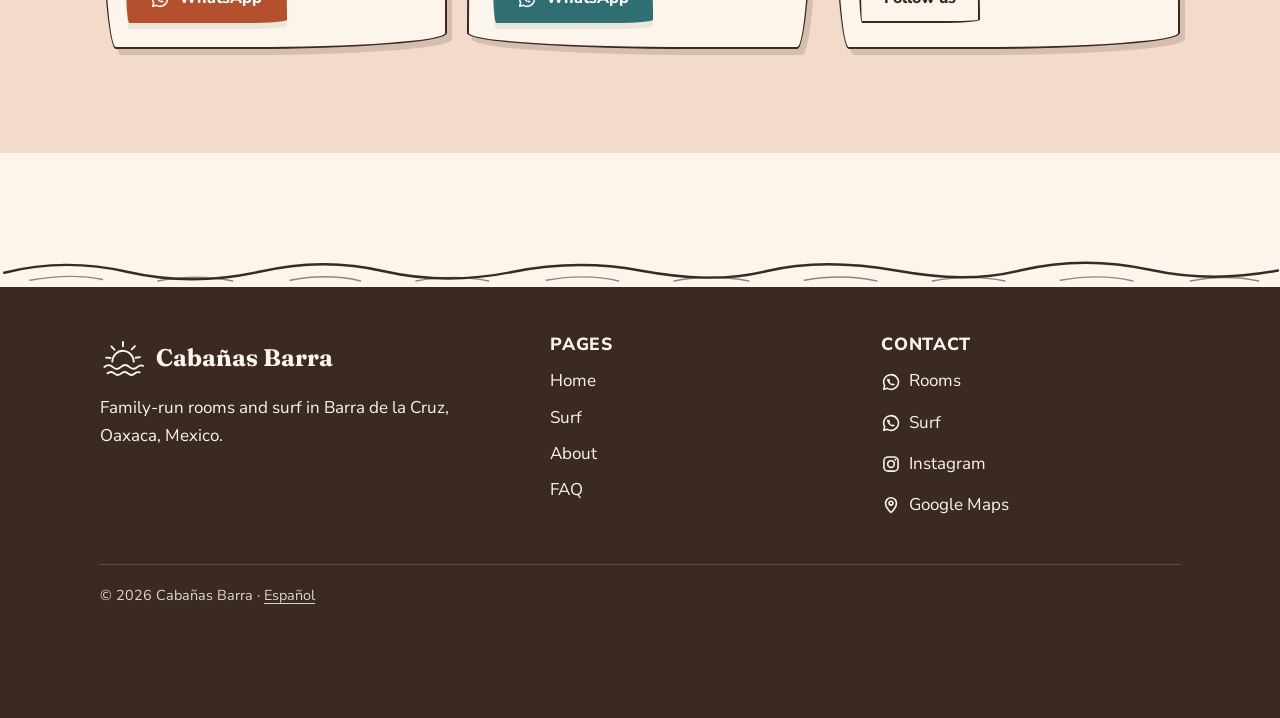
==== commit d1b77cf0: "Add Cabañas Barra photos to all pages Replace the 13 photo placeholders (ES + EN) with web-sized pho" ====
--- a/en/index.html
+++ b/en/index.html
@@ -5,8 +5,8 @@
   <meta name="viewport" content="width=device-width, initial-scale=1">
   <title>Cabañas Barra · Rooms and surf in Barra de la Cruz, Oaxaca</title>
   <meta name="description" content="Family-run home in Barra de la Cruz, Oaxaca. Rooms with A/C and private bathroom, surfboard rentals, lessons and surf trips along the coast.">
-  <link rel="alternate" hreflang="es" href="https://nussa-io.github.io/cabanas-barra-chimahuaco/es/">
-  <link rel="alternate" hreflang="en" href="https://nussa-io.github.io/cabanas-barra-chimahuaco/en/">
+  <link rel="alternate" hreflang="es" href="https://cabanasbarra.netlify.app/es/">
+  <link rel="alternate" hreflang="en" href="https://cabanasbarra.netlify.app/en/">
   <link rel="preconnect" href="https://fonts.googleapis.com">
   <link rel="preconnect" href="https://fonts.gstatic.com" crossorigin>
   <link rel="stylesheet" href="https://fonts.googleapis.com/css2?family=Caveat:wght@600&family=Fraunces:opsz,wght@9..144,600;9..144,700&family=Nunito+Sans:opsz,wght@6..12,400;6..12,600;6..12,800&display=swap">
@@ -57,7 +57,7 @@
         </div>
         <div class="hero-art">
           <svg class="doodle hero-sun" viewBox="0 0 100 100" aria-hidden="true"><use href="#d-sun"/></svg>
-          <div class="ph ph--tall" role="img" aria-label="Photo coming soon: the house and the beach"><span>Photo: the house / beach</span></div>
+          <img class="photo photo--tall" src="../assets/images/habitacion-luz.jpg" alt="Room with two beds and morning light coming through the window" loading="eager">
           <svg class="doodle hero-agave" viewBox="0 0 100 92" aria-hidden="true"><use href="#d-agave"/></svg>
         </div>
       </div>
@@ -85,9 +85,9 @@
 
         <div class="room-feature">
           <div class="room-gallery">
-            <div class="ph ph--wide" role="img" aria-label="Photo coming soon: room"><span>Photo: room</span></div>
-            <div class="ph" role="img" aria-label="Photo coming soon: private bathroom"><span>Photo: bathroom</span></div>
-            <div class="ph" role="img" aria-label="Photo coming soon: detail"><span>Photo: detail</span></div>
+            <img class="photo photo--wide" src="../assets/images/habitacion.jpg" alt="Room with two beds, a wooden table and a window looking onto the trees" loading="lazy">
+            <img class="photo" src="../assets/images/bano.jpg" alt="Private bathroom with shower, sink and mirror" loading="lazy">
+            <img class="photo" src="../assets/images/detalle-ventana.jpg" alt="Plant on a wooden table by a window looking out to palm trees" loading="lazy">
           </div>
           <div>
             <div class="badges" style="margin-bottom:1rem">
--- a/css/styles.css
+++ b/css/styles.css
@@ -353,6 +353,8 @@
   object-fit: cover;
   border-radius: var(--sketch);
 }
+.photo--tall { aspect-ratio: 4 / 5; }
+.photo--wide { aspect-ratio: 16 / 9; }
 
 /* ---------- Hero ---------- */
 
@@ -470,7 +472,7 @@
 @media (min-width: 820px) { .room-feature { grid-template-columns: 1.1fr 1fr; gap: 3rem; } }
 
 .room-gallery { display: grid; grid-template-columns: 1fr 1fr; gap: 0.8rem; }
-.room-gallery .ph:first-child { grid-column: 1 / -1; }
+.room-gallery > :first-child { grid-column: 1 / -1; }
 
 .feature-list { list-style: none; padding: 0; margin: 0 0 1.5rem; display: grid; gap: 0.9rem; }
 .feature-list li { display: flex; gap: 0.85rem; align-items: center; font-weight: 600; }
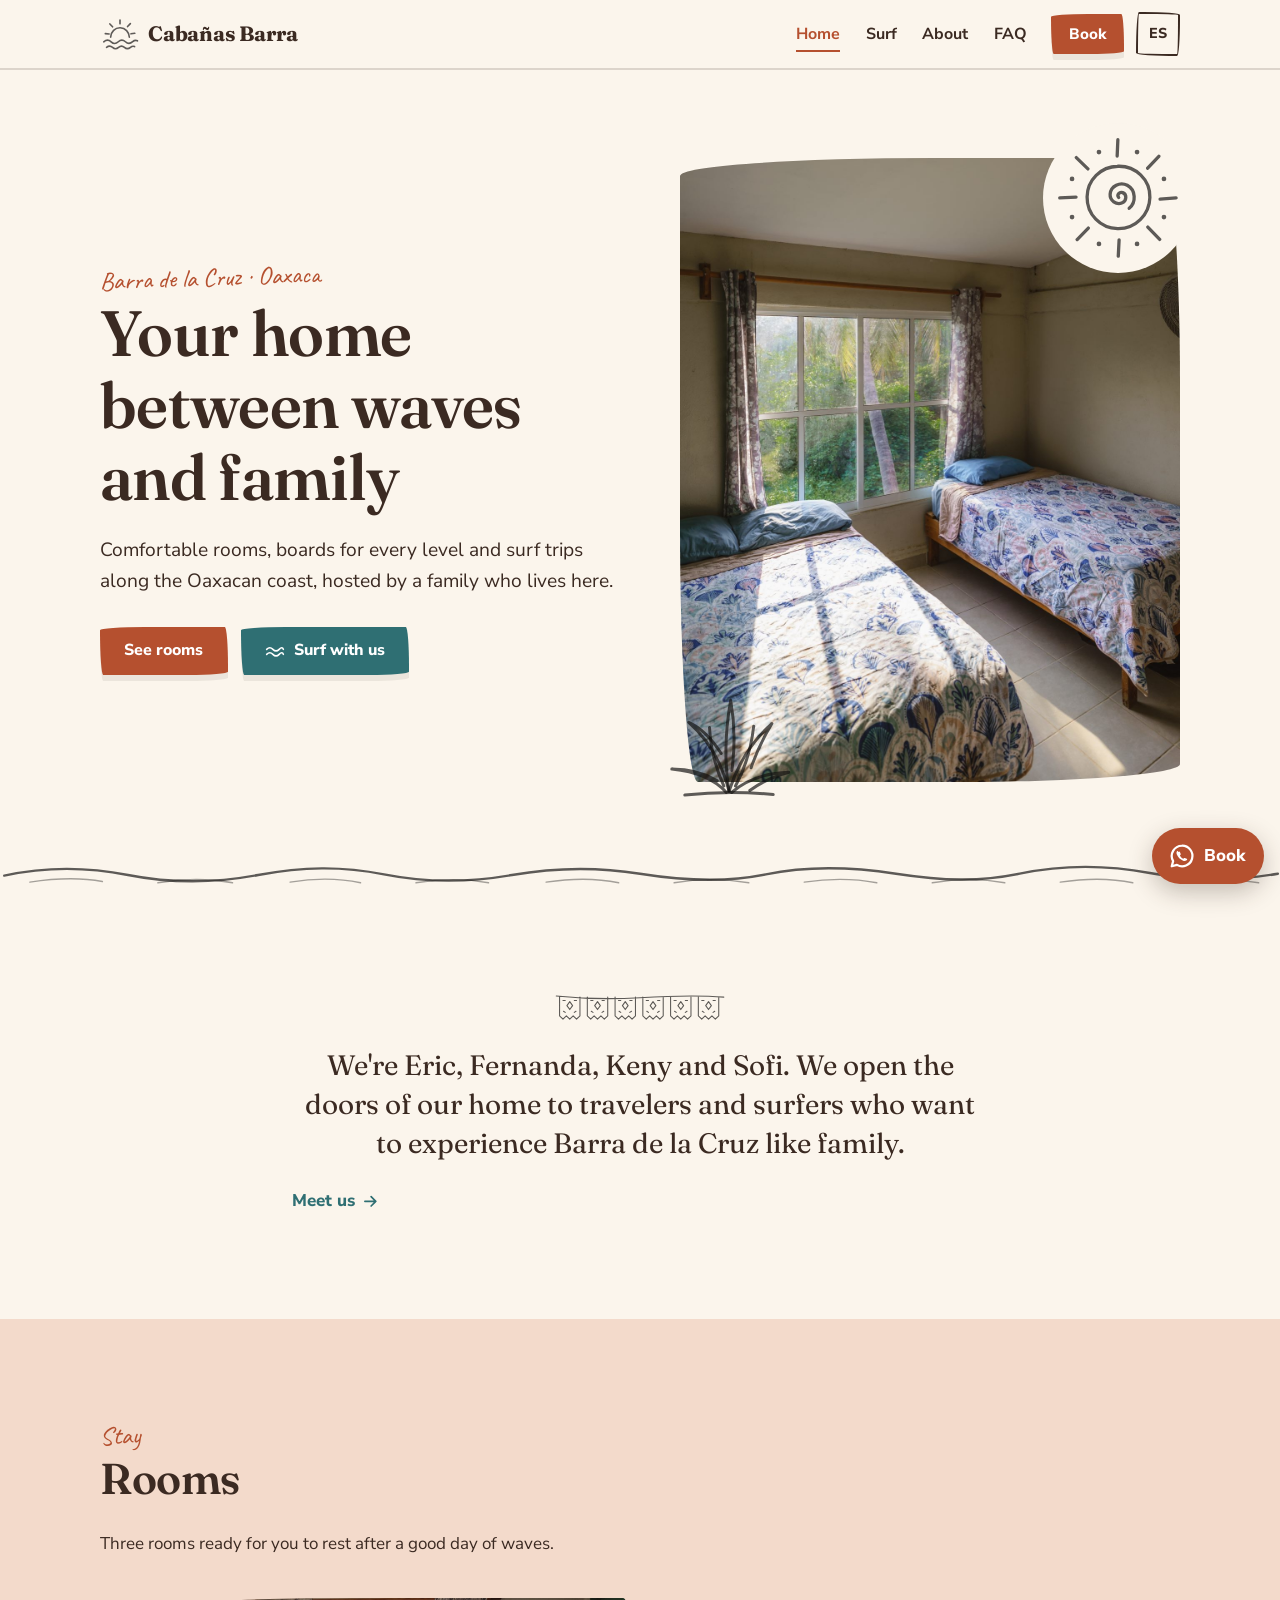
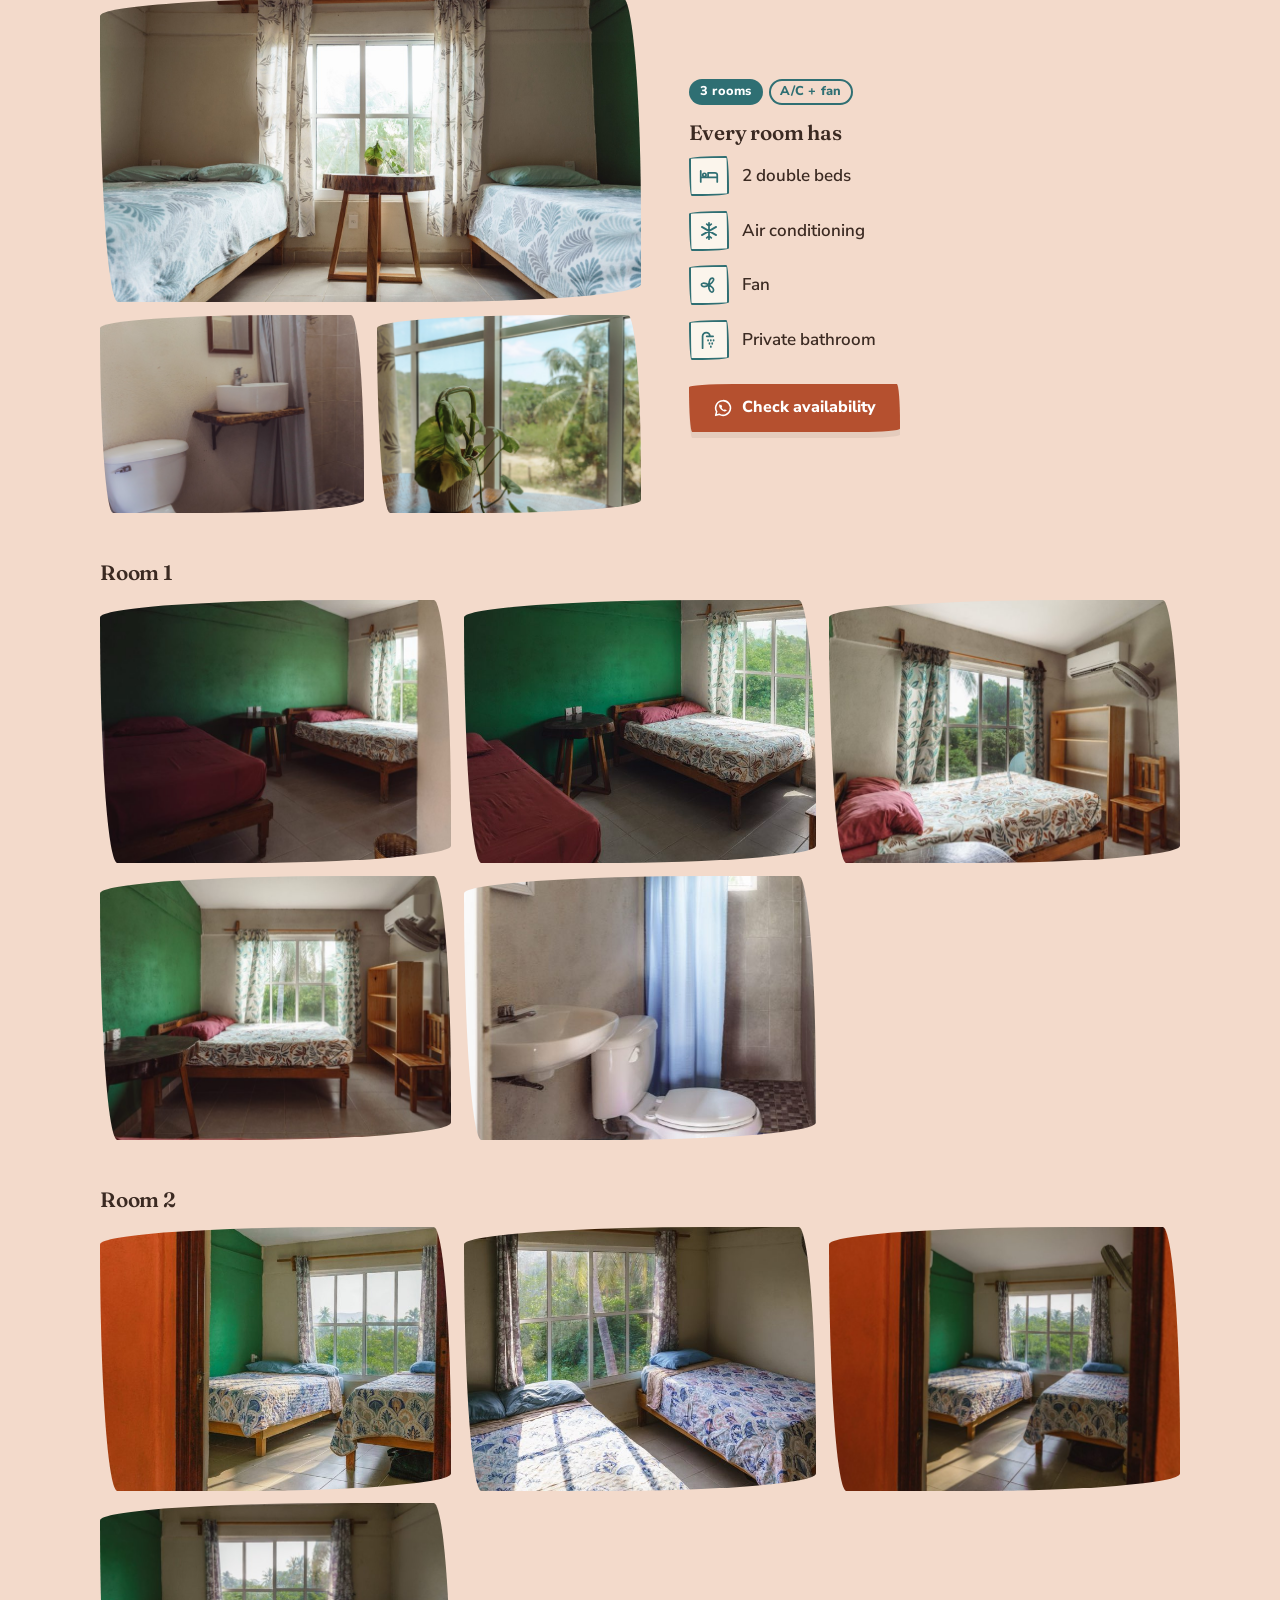
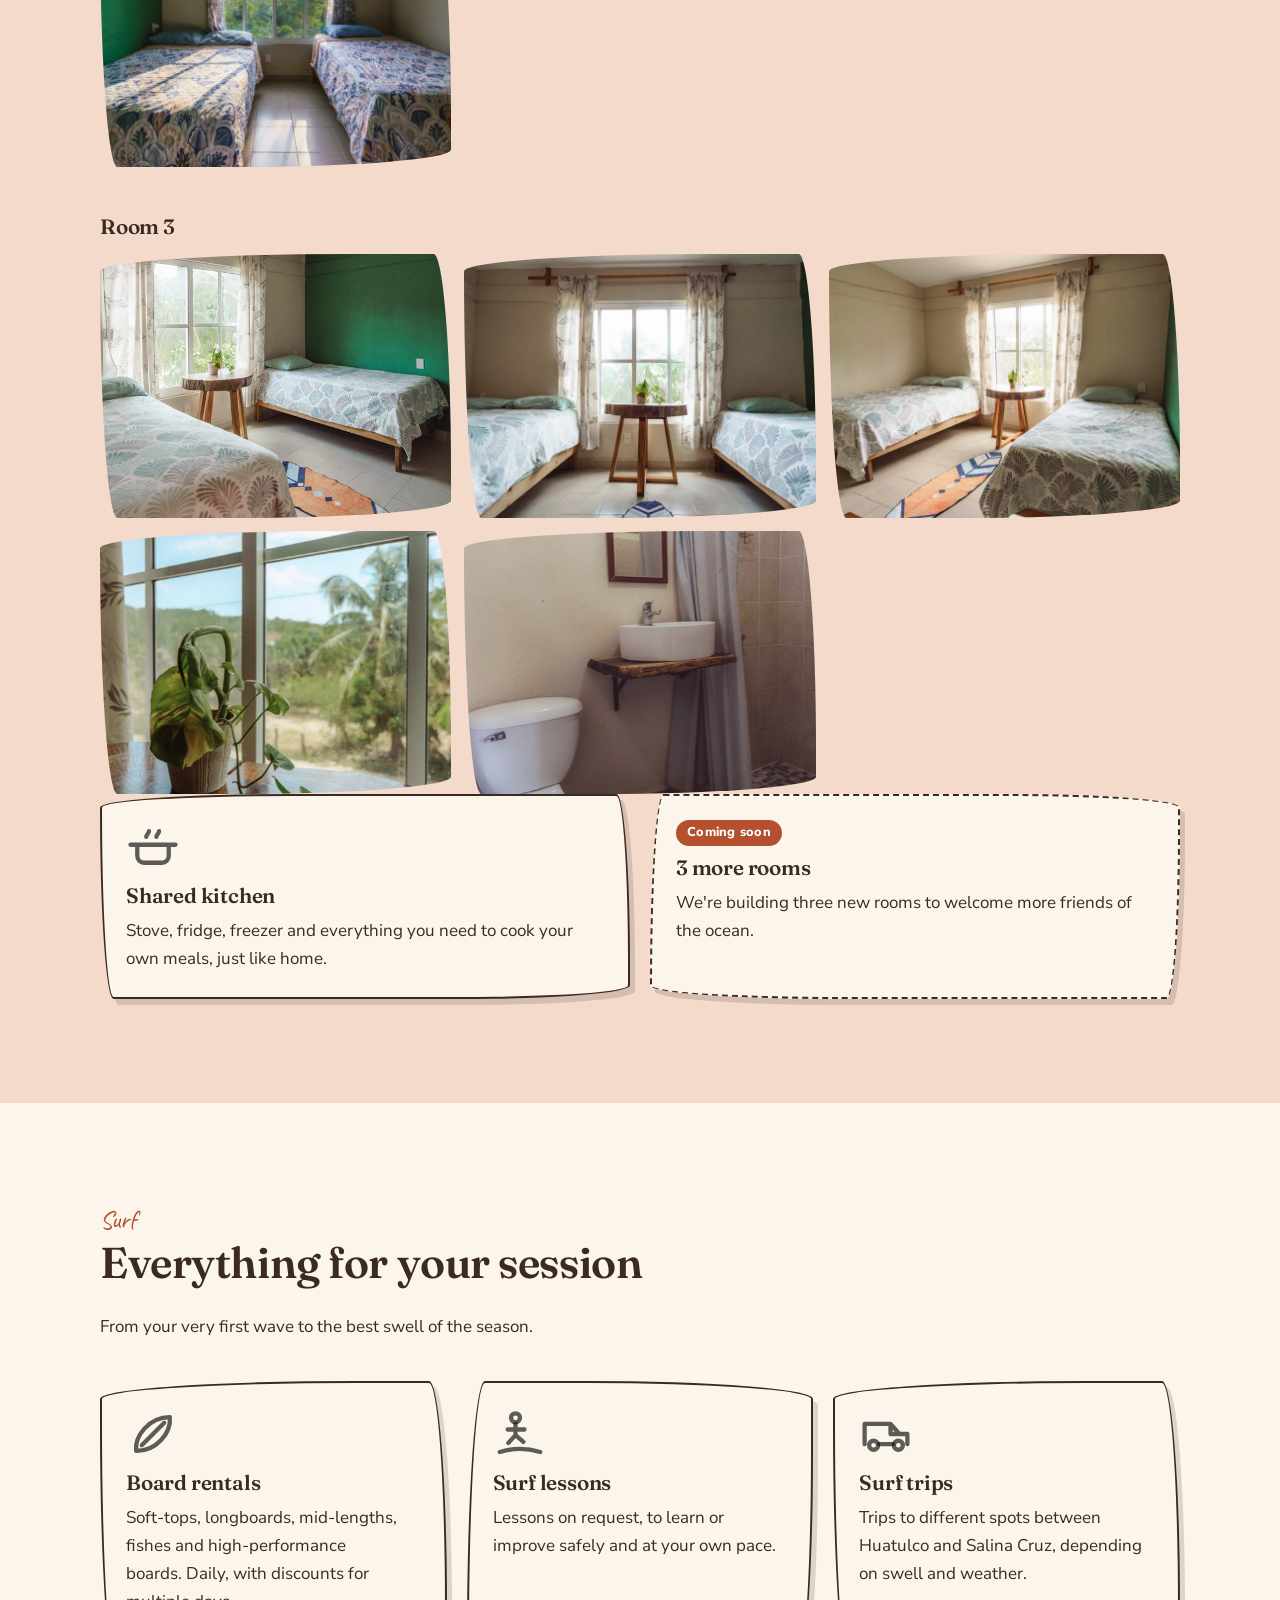
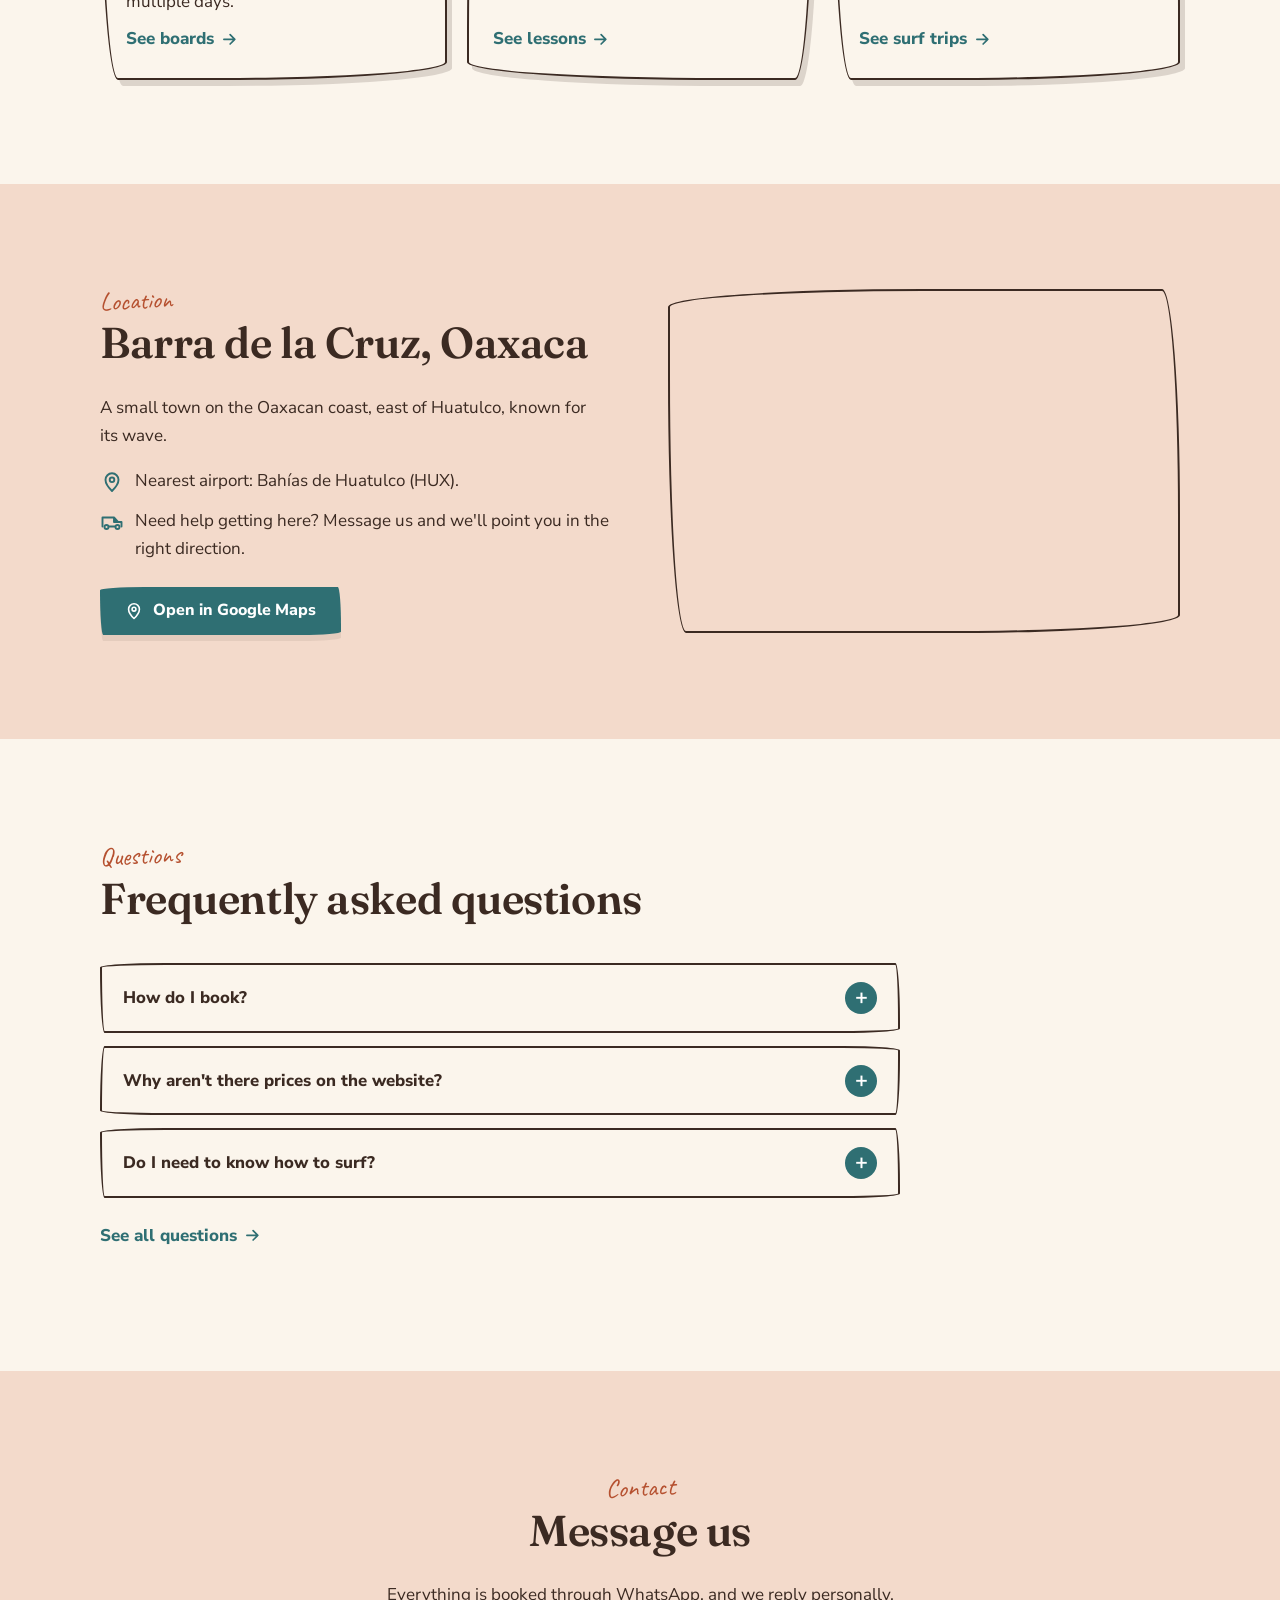
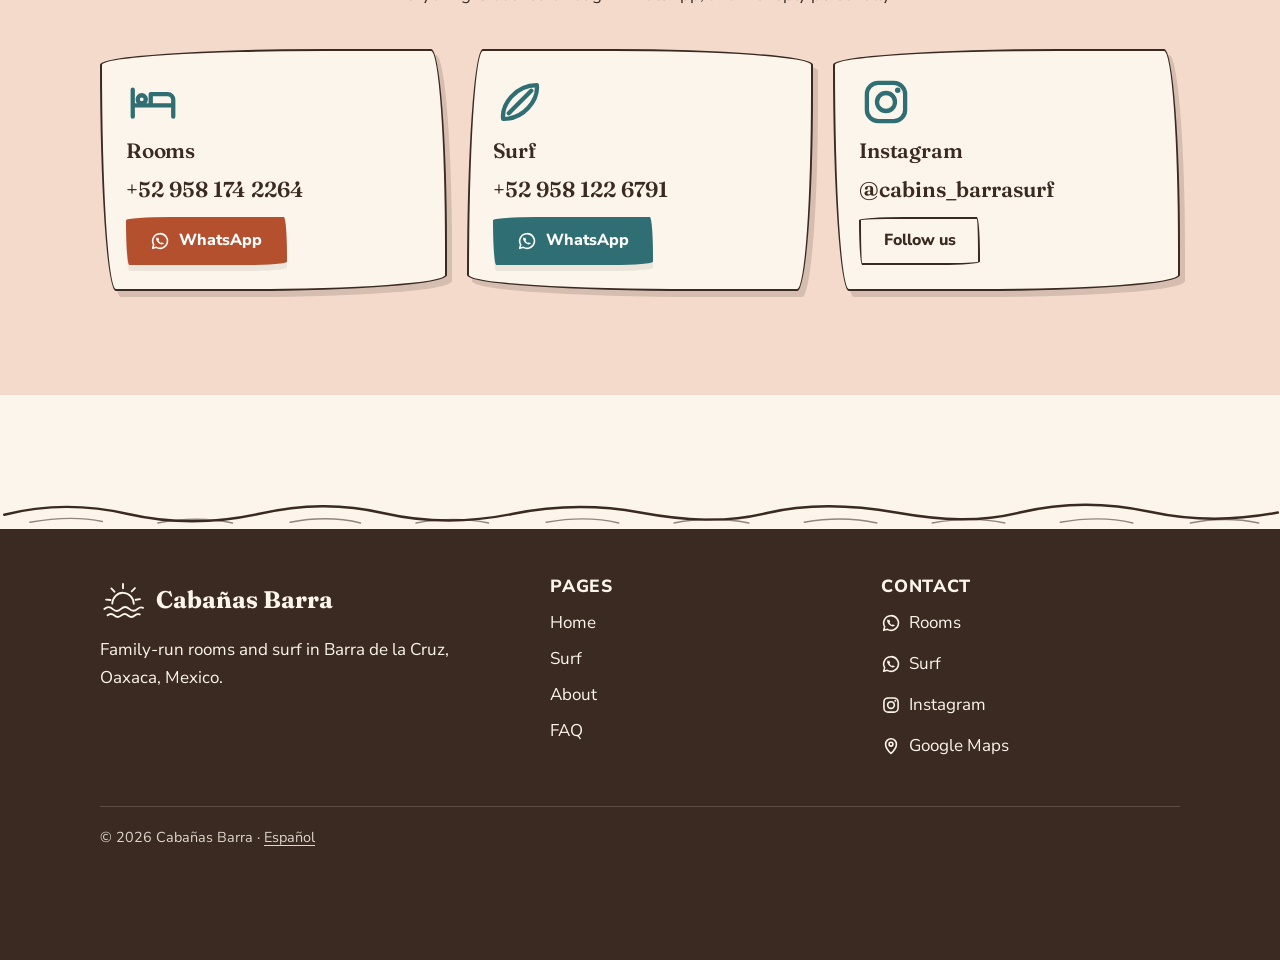
==== commit 2bc0c914: "Show every photo from the Cabañas Barra album Add per-room galleries on the home page, the four rent" ====
--- a/en/index.html
+++ b/en/index.html
@@ -107,6 +107,36 @@
           </div>
         </div>
 
+        <div class="gallery-block">
+          <h3>Room 1</h3>
+          <div class="gallery">
+            <a href="../assets/images/hab1-1.jpg" data-zoom><img class="photo" src="../assets/images/thumbs/hab1-1.jpg" alt="Room 1: two beds and a green wall" loading="lazy"></a>
+            <a href="../assets/images/hab1-2.jpg" data-zoom><img class="photo" src="../assets/images/thumbs/hab1-2.jpg" alt="Room 1: bed by the window looking onto the trees" loading="lazy"></a>
+            <a href="../assets/images/hab1-3.jpg" data-zoom><img class="photo" src="../assets/images/thumbs/hab1-3.jpg" alt="Room 1: bed, shelf, wooden chair and air conditioning" loading="lazy"></a>
+            <a href="../assets/images/hab1-4.jpg" data-zoom><img class="photo" src="../assets/images/thumbs/hab1-4.jpg" alt="Room 1: bed facing the window, fan and shelf" loading="lazy"></a>
+            <a href="../assets/images/hab1-bano.jpg" data-zoom><img class="photo" src="../assets/images/thumbs/hab1-bano.jpg" alt="Room 1: private bathroom with shower and sink" loading="lazy"></a>
+          </div>
+        </div>
+        <div class="gallery-block">
+          <h3>Room 2</h3>
+          <div class="gallery">
+            <a href="../assets/images/hab2-1.jpg" data-zoom><img class="photo" src="../assets/images/thumbs/hab2-1.jpg" alt="Room 2 seen from the door, with two beds" loading="lazy"></a>
+            <a href="../assets/images/habitacion-luz.jpg" data-zoom><img class="photo" src="../assets/images/thumbs/habitacion-luz.jpg" alt="Room 2: two beds in the morning light" loading="lazy"></a>
+            <a href="../assets/images/hab2-2.jpg" data-zoom><img class="photo" src="../assets/images/thumbs/hab2-2.jpg" alt="Room 2: two beds and a window looking out to palm trees" loading="lazy"></a>
+            <a href="../assets/images/hab2-3.jpg" data-zoom><img class="photo" src="../assets/images/thumbs/hab2-3.jpg" alt="Room 2: two beds facing the window" loading="lazy"></a>
+          </div>
+        </div>
+        <div class="gallery-block">
+          <h3>Room 3</h3>
+          <div class="gallery">
+            <a href="../assets/images/hab3-1.jpg" data-zoom><img class="photo" src="../assets/images/thumbs/hab3-1.jpg" alt="Room 3: two beds, a green wall and air conditioning" loading="lazy"></a>
+            <a href="../assets/images/habitacion.jpg" data-zoom><img class="photo" src="../assets/images/thumbs/habitacion.jpg" alt="Room 3: two beds and a wooden table by the window" loading="lazy"></a>
+            <a href="../assets/images/hab3-2.jpg" data-zoom><img class="photo" src="../assets/images/thumbs/hab3-2.jpg" alt="Room 3: two beds and a surfboard-shaped rug" loading="lazy"></a>
+            <a href="../assets/images/detalle-ventana.jpg" data-zoom><img class="photo" src="../assets/images/thumbs/detalle-ventana.jpg" alt="Room 3: plant by the window looking out to palm trees" loading="lazy"></a>
+            <a href="../assets/images/bano.jpg" data-zoom><img class="photo" src="../assets/images/thumbs/bano.jpg" alt="Room 3: private bathroom with shower, sink and mirror" loading="lazy"></a>
+          </div>
+        </div>
+
         <div class="grid grid-2">
           <article class="card">
             <svg class="card-icon" aria-hidden="true"><use href="#i-pot"/></svg>
--- a/css/styles.css
+++ b/css/styles.css
@@ -700,3 +700,45 @@
   html { scroll-behavior: auto; }
   *, *::before, *::after { transition: none !important; animation: none !important; }
 }
+
+/* ---------- Photo galleries (tap a photo to enlarge it) ---------- */
+
+.gallery-block { margin-top: 3rem; }
+.gallery-block h3 { margin-bottom: 1rem; }
+.gallery {
+  display: grid;
+  grid-template-columns: repeat(2, 1fr);
+  gap: 0.8rem;
+}
+@media (min-width: 760px) { .gallery { grid-template-columns: repeat(3, 1fr); } }
+.gallery a { display: block; border-radius: var(--sketch); }
+.gallery a:focus-visible { outline: 3px solid var(--teal); outline-offset: 3px; }
+.gallery .photo { transition: transform 0.2s ease; }
+.gallery a:hover .photo { transform: scale(1.02); }
+
+.board-photos { display: grid; gap: 1.25rem; grid-template-columns: repeat(2, 1fr); }
+@media (min-width: 960px) { .board-photos { grid-template-columns: repeat(4, 1fr); } }
+.board-photo { margin: 0; display: grid; gap: 0.6rem; }
+.board-photo a { display: block; border-radius: var(--sketch); }
+.board-photo .photo:not(.photo--tall) { aspect-ratio: 16 / 9; }
+.board-photo figcaption { font-family: var(--font-hand); font-size: 1.35rem; line-height: 1.2; }
+
+.lightbox {
+  width: min(96vw, 1200px);
+  max-height: 94vh;
+  padding: 0;
+  border: 0;
+  border-radius: 12px;
+  background: var(--brown);
+  color: var(--white);
+}
+.lightbox::backdrop { background: rgba(20, 18, 17, 0.85); }
+.lightbox img { width: 100%; max-height: 86vh; object-fit: contain; margin: 0 auto; }
+.lightbox p { margin: 0; padding: 0.6rem 3.5rem 0.8rem 1rem; font-size: 0.95rem; }
+.lightbox-close {
+  position: absolute; top: 0.5rem; right: 0.5rem;
+  width: 44px; height: 44px;
+  border: 0; border-radius: 50%;
+  background: var(--sand); color: var(--brown);
+  font-size: 1.6rem; line-height: 1; cursor: pointer;
+}
